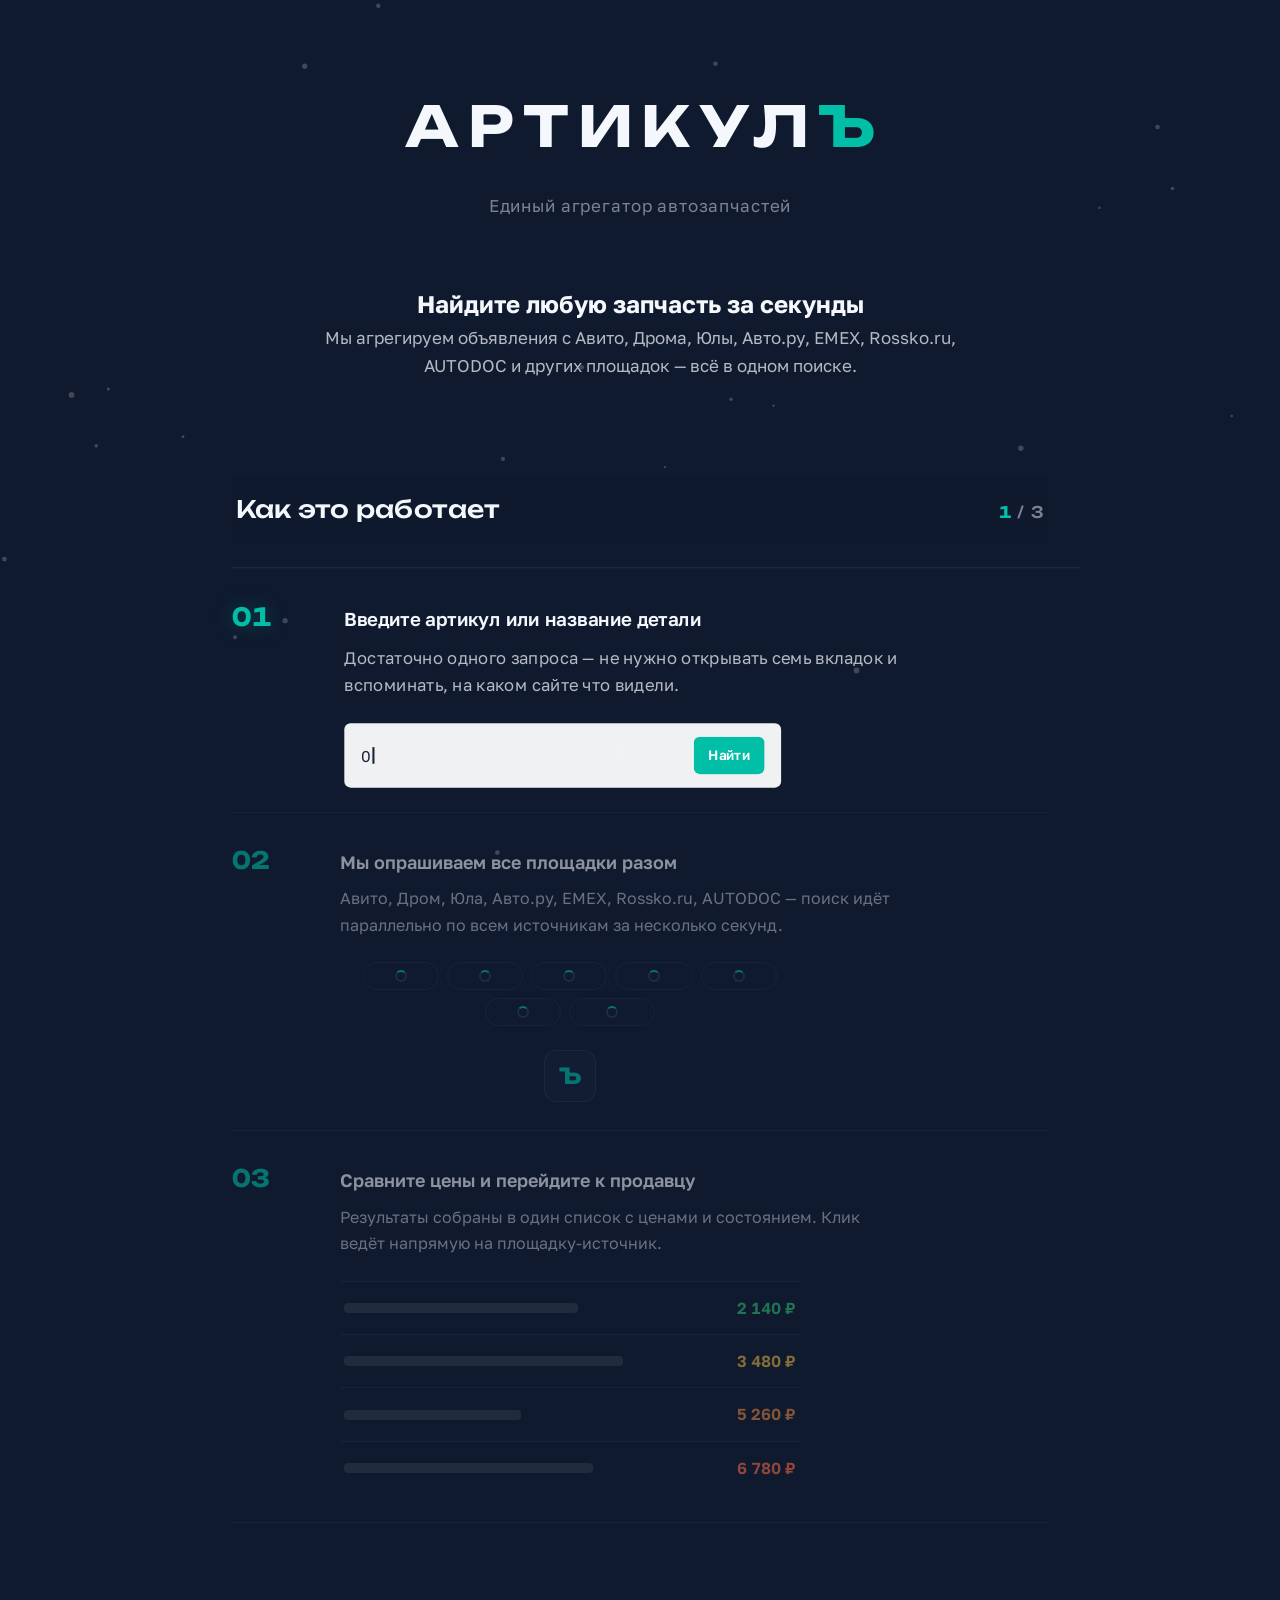
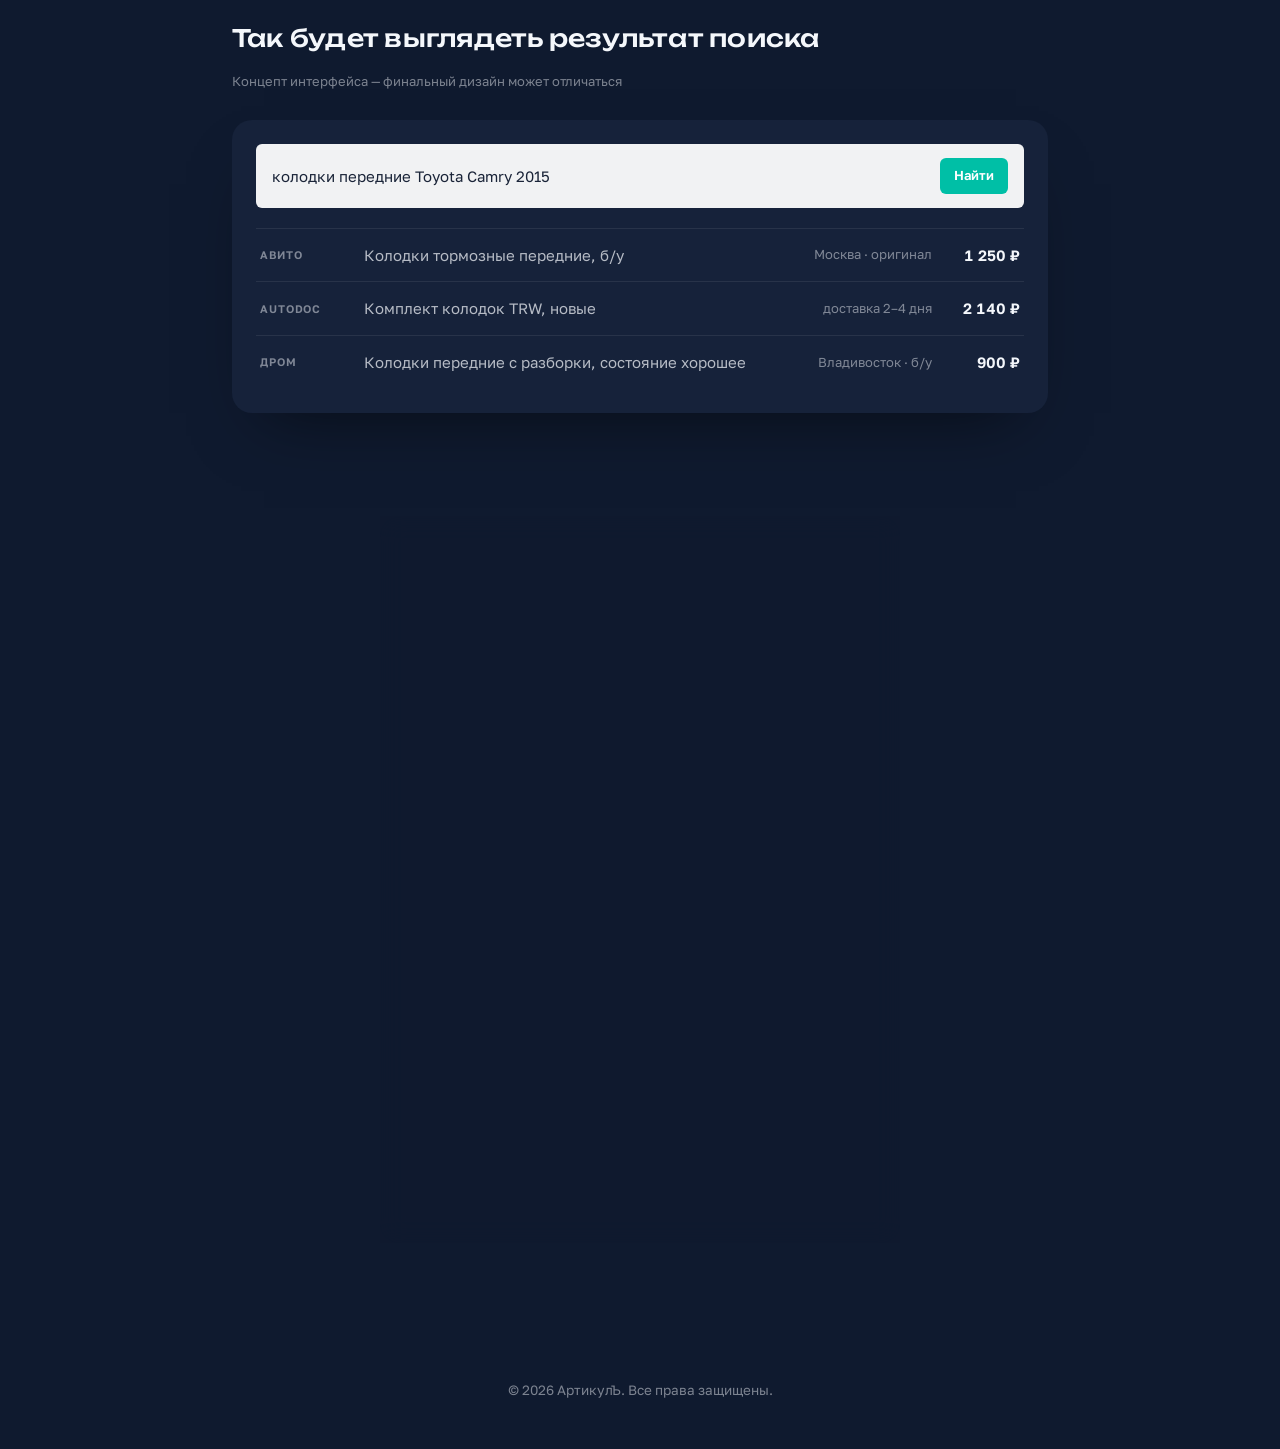
==== index.html @ e03d7221 "Update index.html" ====
<!DOCTYPE html>
<html lang="ru">
<head>
    <meta charset="UTF-8">
    <meta name="viewport" content="width=device-width, initial-scale=1.0">
    <title>АртикулЪ — единый поиск запчастей по всем площадкам</title>
    <meta name="theme-color" content="#0F1A2F">
    <link rel="icon" type="image/svg+xml" href="favicon.svg">
    <!-- После деплоя: подтвердить права в Яндекс.Вебмастере и добавить сюда
         мета-тег вида <meta name="yandex-verification" content="XXXX" /> -->
    <link rel="preconnect" href="https://fonts.googleapis.com">
    <link rel="preconnect" href="https://fonts.gstatic.com" crossorigin>
    <link href="https://fonts.googleapis.com/css2?family=Unbounded:wght@500;700&family=Golos+Text:wght@400;500;600&display=swap" rel="stylesheet">
    <link rel="stylesheet" href="css/style.css">
<meta name="description" content="Единый агрегатор автозапчастей для России: ищите детали одновременно на Авито, Дроме, Юле, Авто.ру, EMEX, Rossko.ru, AUTODOC и других площадках. Не тратьте время на поиск по отдельным сайтам.">
<meta name="keywords" content="запчасти, автозапчасти, поиск запчастей, артикул, Авито, Дром, Юла, Авто.ру, EMEX, Rossko, AUTODOC, агрегатор запчастей">
<meta name="author" content="АртикулЪ — агрегатор автозапчастей">
<link rel="canonical" href="https://no-name-code-bit.github.io/articul/">
<meta property="og:type" content="website">
<meta property="og:site_name" content="АртикулЪ">
<meta property="og:url" content="https://no-name-code-bit.github.io/articul/">
<meta property="og:title" content="АртикулЪ — единый поиск запчастей по всем площадкам">
<meta property="og:description" content="Ищите запчасти одновременно на Авито, Дроме, Юле, Авто.ру, EMEX, Rossko.ru, AUTODOC и других площадках. Экономьте время на поиске.">
<meta property="og:image" content="https://no-name-code-bit.github.io/articul/og-image.png">
<meta property="og:locale" content="ru_RU">
<meta property="twitter:card" content="summary_large_image">
<meta property="twitter:url" content="https://no-name-code-bit.github.io/articul/">
<meta property="twitter:title" content="АртикулЪ — единый поиск запчастей по всем площадкам">
<meta property="twitter:description" content="Ищите запчасти одновременно на Авито, Дроме, Юле, Авто.ру, EMEX, Rossko.ru, AUTODOC и других площадках.">
<script type="application/ld+json">
{
    "@context": "https://schema.org",
    "@graph": [
        {
            "@type": "Organization",
            "name": "АртикулЪ",
            "url": "https://no-name-code-bit.github.io/articul/",
            "logo": "https://no-name-code-bit.github.io/articul/favicon.svg",
            "description": "Единый агрегатор автозапчастей: поиск деталей по артикулу и OEM на Авито, Дроме, Юле, Авто.ру, EMEX, Rossko.ru, AUTODOC и других площадках."
        },
        {
            "@type": "WebSite",
            "name": "АртикулЪ",
            "alternateName": "Artikul",
            "url": "https://no-name-code-bit.github.io/articul/",
            "inLanguage": "ru-RU"
        }
    ]
}
</script>
</head>
<body>
    <canvas id="particle-canvas"></canvas>
    <header>
        <div class="brand">Артикул<span class="accent">Ъ</span></div>
        <p>Единый агрегатор автозапчастей</p>
    </header>
    <main>
        <section class="hero">
            <h1>Найдите любую запчасть за секунды</h1>
            <p>Мы агрегируем объявления с Авито, Дрома, Юлы, Авто.ру, EMEX, Rossko.ru, AUTODOC и других площадок — всё в одном поиске.</p>
        </section>
        <section class="how" aria-labelledby="how-title">
            <div class="how-sticky">
                <h2 id="how-title" class="section-title">Как это работает</h2>
                <p class="how-counter" aria-hidden="true"><span class="how-current">1</span><span class="how-total"> / 3</span></p>
            </div>
            <ol class="steps">
                <li class="step">
                    <span class="step-num" aria-hidden="true">01</span>
                    <div class="step-body">
                        <h3>Введите артикул или название детали</h3>
                        <p>Достаточно одного запроса — не нужно открывать семь вкладок и вспоминать, на каком сайте что видели.</p>
                        <div class="step-demo demo-typing" aria-hidden="true">
                            <div class="demo-input">
                                <span class="demo-type"><span class="demo-type-text">04465-33471</span><span class="demo-caret"></span></span>
                                <span class="demo-btn">Найти</span>
                            </div>
                        </div>
                    </div>
                </li>
                <li class="step">
                    <span class="step-num" aria-hidden="true">02</span>
                    <div class="step-body">
                        <h3>Мы опрашиваем все площадки разом</h3>
                        <p>Авито, Дром, Юла, Авто.ру, EMEX, Rossko.ru, AUTODOC — поиск идёт параллельно по всем источникам за несколько секунд.</p>
                        <div class="step-demo demo-aggregate" aria-hidden="true">
                            <div class="agg-chips">
                                <span class="agg-chip"><span class="agg-spin"></span><span class="agg-name">Авито</span></span>
                                <span class="agg-chip"><span class="agg-spin"></span><span class="agg-name">Дром</span></span>
                                <span class="agg-chip"><span class="agg-spin"></span><span class="agg-name">Юла</span></span>
                                <span class="agg-chip"><span class="agg-spin"></span><span class="agg-name">Авто.ру</span></span>
                                <span class="agg-chip"><span class="agg-spin"></span><span class="agg-name">EMEX</span></span>
                                <span class="agg-chip"><span class="agg-spin"></span><span class="agg-name">Rossko</span></span>
                                <span class="agg-chip"><span class="agg-spin"></span><span class="agg-name">AUTODOC</span></span>
                            </div>
                            <div class="agg-core-wrap"><span class="agg-core">Ъ</span></div>
                        </div>
                    </div>
                </li>
                <li class="step">
                    <span class="step-num" aria-hidden="true">03</span>
                    <div class="step-body">
                        <h3>Сравните цены и перейдите к продавцу</h3>
                        <p>Результаты собраны в один список с ценами и состоянием. Клик ведёт напрямую на площадку-источник.</p>
                        <div class="step-demo demo-results" aria-hidden="true">
                            <div class="res-row"><div class="res-line"><span class="res-name" style="--w:62%"></span><span class="res-price">2 140 ₽</span></div></div>
                            <div class="res-row"><div class="res-line"><span class="res-name" style="--w:74%"></span><span class="res-price">3 480 ₽</span></div></div>
                            <div class="res-row"><div class="res-line"><span class="res-name" style="--w:47%"></span><span class="res-price">5 260 ₽</span></div></div>
                            <div class="res-row"><div class="res-line"><span class="res-name" style="--w:66%"></span><span class="res-price">6 780 ₽</span></div></div>
                        </div>
                    </div>
                </li>
            </ol>
        </section>

        <section class="preview" aria-labelledby="preview-title">
            <h2 id="preview-title" class="section-title">Так будет выглядеть результат поиска</h2>
            <p class="preview-note">Концепт интерфейса — финальный дизайн может отличаться</p>
            <div class="mock" role="img" aria-label="Пример результата поиска: тормозные колодки с ценами от трёх площадок">
                <div class="mock-search">
                    <span class="mock-query">колодки передние Toyota Camry 2015</span>
                    <span class="mock-btn">Найти</span>
                </div>
                <ul class="mock-results">
                    <li class="mock-row">
                        <span class="mr-platform">Авито</span>
                        <span class="mr-name">Колодки тормозные передние, б/у</span>
                        <span class="mr-meta">Москва · оригинал</span>
                        <span class="mr-price">1 250 ₽</span>
                    </li>
                    <li class="mock-row">
                        <span class="mr-platform">AUTODOC</span>
                        <span class="mr-name">Комплект колодок TRW, новые</span>
                        <span class="mr-meta">доставка 2–4 дня</span>
                        <span class="mr-price">2 140 ₽</span>
                    </li>
                    <li class="mock-row">
                        <span class="mr-platform">Дром</span>
                        <span class="mr-name">Колодки передние с разборки, состояние хорошее</span>
                        <span class="mr-meta">Владивосток · б/у</span>
                        <span class="mr-price">900 ₽</span>
                    </li>
                </ul>
            </div>
        </section>

        <section class="signup-section" aria-labelledby="signup-title">
            <h2 id="signup-title">Узнайте о запуске АртикулЪ первым</h2>
            <p>Оставьте ваш email, и мы уведомим вас, когда поиск заработает</p>
            <form id="signup-form" action="https://docs.google.com/forms/d/e/1FAIpQLSfIaSua3S-8NocbjIoM9jbghfWIWfWxlEAT4WFjuVQyGa6fkg/formResponse" method="POST" target="hidden-iframe">
                <div class="form-group">
                    <label for="email">Ваш email</label>
                    <input type="email" id="email" name="entry.1261116785" placeholder="example@domain.com" required>
                </div>
                <div class="form-group">
                    <label for="name">Ваше имя (опционально)</label>
                    <input type="text" id="name" name="entry.1523608877" placeholder="Ivan Ivanov">
                </div>
                <div class="form-group consent-group">
                    <input type="checkbox" id="consent" name="consent" required>
                    <label for="consent">
                        Я даю согласие на обработку моих персональных данных (email, имя) оператором «АртикулЪ» для получения уведомлений о запуске проекта. Согласие действует до его отзыва. Я могу отписаться в люмомент через ссылку в письме или написав на mr9831312527@yandex.ru.
                    </label>
                </div>
                <button type="submit" class="btn-primary">
                    <span class="btn-label">Подписаться на обновления</span>
                    <span class="btn-spinner" aria-hidden="true"></span>
                    <svg class="btn-check" viewBox="0 0 24 24" aria-hidden="true"><path d="M4 12.5l5 5L20 6.5"/></svg>
                </button>
                <p class="privacy-note">
                    Мы не передадим ваш email третьим лицам. Используем только для уведомлений о запуске проекта.
                    Вы можете отписаться в любой момент.
                    <a href="privacy-policy.html" target="_blank" rel="noopener">Политика конфиденциальности</a>
                </p>
            </form>
            <iframe name="hidden-iframe" id="hidden-iframe" style="display:none;"></iframe>
            <div id="form-status" class="form-status" aria-live="polite"></div>
        </section>
    </main>
    <footer>
        <p>&copy; 2026 АртикулЪ. Все права защищены.</p>
    </footer>
    <script src="js/main.js"></script>
    <script src="js/particles.js"></script>
    <script src="js/demos.js"></script>
    
<!-- Yandex.Metrika counter -->
<script type="text/javascript">
    (function(m,e,t,r,i,k,a){
        m[i]=m[i]||function(){(m[i].a=m[i].a||[]).push(arguments)};
        m[i].l=1*new Date();
        for (var j = 0; j < document.scripts.length; j++) {if (document.scripts[j].src === r) { return; }}
        k=e.createElement(t),a=e.getElementsByTagName(t)[0],k.async=1,k.src=r,a.parentNode.insertBefore(k,a)
    })(window, document,'script','https://mc.yandex.ru/metrika/tag.js?id=112062672', 'ym');

    ym(112062672, 'init', {ssr:true, webvisor:true, clickmap:true, ecommerce:"dataLayer", referrer: document.referrer, url: location.href, accurateTrackBounce:true, trackLinks:true});
</script>
<noscript><div><img src="https://mc.yandex.ru/watch/112062672" style="position:absolute; left:-9999px;" alt="" /></div></noscript>
<!-- /Yandex.Metrika counter -->



<script async defer data-domain="no-name-code-bit.github.io" src="https://plausible.io/js/plausible.js"></script>
</body>
</html>
---- css/style.css ----
/* ============================================
   АртикулЪ — landing page styles
   ============================================ */

/* Design tokens */
:root {
    --bg: #0F1A2F;
    --bg-raised: #16223A;
    --bg-elevated: rgba(15, 26, 47, 0.6);
    --border-hairline: rgba(255, 255, 255, 0.08);
    --accent: #00BFA6;
    --accent-dim: rgba(0, 191, 166, 0.14);
    --accent-hover: #009988;
    --accent-active: #008070;
    --accent-glow: rgba(0, 191, 166, 0.3);
    --text: #F4F7FB;
    --text-secondary: rgba(244, 247, 251, 0.72);
    --text-muted: rgba(244, 247, 251, 0.48);
    --error: #FF6B4A;

    --font-body: 'Golos Text', -apple-system, 'Segoe UI', Roboto, sans-serif;
    --font-display: 'Unbounded', 'Golos Text', sans-serif;

    /* Радиусы: два осознанных значения вместо «одинаковых скруглений у всего» */
    --r-control: 6px;   /* поля, кнопки, строки — рабочие элементы */
    --r-panel: 20px;    /* крупные панели */
}

* {
    margin: 0;
    padding: 0;
    box-sizing: border-box;
}

html {
    scroll-behavior: smooth;
}

body {
    font-family: var(--font-body);
    line-height: 1.65;
    color: var(--text);
    background-color: var(--bg);
    overflow-x: hidden;
    min-height: 100vh;
    -webkit-font-smoothing: antialiased;
}

::selection {
    background-color: var(--accent);
    color: var(--bg);
}

:focus-visible {
    outline: 2px solid var(--accent);
    outline-offset: 3px;
    border-radius: var(--r-control);
}

/* Particle background */
#particle-canvas {
    position: fixed;
    inset: 0;
    width: 100%;
    height: 100%;
    z-index: -1;
    pointer-events: none;
}

/* Layout */
main {
    max-width: 880px;
    margin: 0 auto;
    padding: 0 2rem;
    position: relative;
    z-index: 1;
}

section {
    margin-bottom: 0;
}

/* Header */
header {
    text-align: center;
    padding: 5rem 1.5rem 4rem;
    position: relative;
    z-index: 1;
}

.brand {
    font-family: var(--font-display);
    font-size: clamp(1.8rem, 6vw, 3.5rem);
    font-weight: 700;
    letter-spacing: 0.16em;
    text-indent: 0.16em;
    text-transform: uppercase;
    color: var(--text);
}

.brand .accent {
    color: var(--accent);
}

header p {
    font-size: 1.0625rem;
    letter-spacing: 0.05em;
    color: var(--text-muted);
    margin-top: 1.25rem;
}

/* Hero — короткий, центрированный */
.hero {
    text-align: center;
    max-width: 640px;
    margin: 0 auto;
    padding-bottom: 6rem;
}

.hero h2 {
    font-family: var(--font-display);
    font-size: clamp(1.4rem, 3.4vw, 2rem);
    font-weight: 500;
    line-height: 1.35;
    margin-bottom: 1.25rem;
}

.hero p {
    font-size: 1.0625rem;
    color: var(--text-secondary);
}

/* Заголовки секций — по левому краю, с разной пластикой */
.section-title {
    font-family: var(--font-display);
    font-size: clamp(1.15rem, 2.6vw, 1.5rem);
    font-weight: 500;
    letter-spacing: 0.01em;
    margin-bottom: 2.5rem;
}

/* «Как это работает» — редакционная вёрстка вместо карточек.
   Заголовок со счётчиком прикрепляется сверху при скролле,
   активный шаг увеличивается (состояния ведёт js/demos.js). */
.how {
    padding-bottom: 6rem;
}

.how-sticky {
    position: sticky;
    top: 0;
    z-index: 2;
    display: flex;
    align-items: baseline;
    justify-content: space-between;
    gap: 1.5rem;
    padding: 0.875rem 0.25rem;
    margin-bottom: 1.75rem;
    background-color: rgba(15, 26, 47, 0.82);
    backdrop-filter: blur(10px);
    -webkit-backdrop-filter: blur(10px);
}

.how-sticky .section-title {
    margin-bottom: 0;
}

.how-counter {
    font-family: var(--font-display);
    font-size: 1rem;
    letter-spacing: 0.08em;
    white-space: nowrap;
    font-variant-numeric: tabular-nums;
}

.how-current {
    color: var(--accent);
    font-weight: 700;
}

.how-total {
    color: var(--text-muted);
    font-weight: 500;
}

.steps {
    list-style: none;
}

.step {
    display: grid;
    grid-template-columns: 5rem 1fr;
    gap: 1.75rem;
    align-items: baseline;
    padding: 1.75rem 0;
    border-top: 1px solid var(--border-hairline);
    transform-origin: left center;
}

/* активный шаг крупнее и ярче — только когда JS ведёт скролл */
.has-demos .step {
    transition: opacity 0.35s ease, transform 0.35s ease;
}

.has-demos .step:not(.is-active) {
    opacity: 0.55;
}

.has-demos .step.is-active {
    opacity: 1;
    transform: scale(1.04);
}

.has-demos .step.is-active .step-num {
    text-shadow: 0 0 18px var(--accent-glow);
}

.step:last-child {
    border-bottom: 1px solid var(--border-hairline);
}

.step-num {
    font-family: var(--font-display);
    font-size: 1.5rem;
    font-weight: 700;
    color: var(--accent);
    font-variant-numeric: tabular-nums;
}

.step-body h3 {
    font-size: 1.125rem;
    font-weight: 600;
    margin-bottom: 0.5rem;
}

.step-body p {
    color: var(--text-secondary);
    max-width: 56ch;
}

/* Концепт результата поиска */
.preview {
    padding-bottom: 6.5rem;
}

.preview-note {
    font-size: 0.8125rem;
    color: var(--text-muted);
    margin: -1.75rem 0 1.75rem;
}

.mock {
    background-color: var(--bg-raised);
    border-radius: var(--r-panel);
    padding: 1.5rem;
    box-shadow: 0 32px 64px -32px rgba(0, 0, 0, 0.55);
}

.mock-search {
    display: flex;
    align-items: center;
    gap: 1rem;
    background-color: rgba(255, 255, 255, 0.94);
    border-radius: var(--r-control);
    padding: 0.875rem 1rem;
    margin-bottom: 1.25rem;
}

.mock-query {
    flex: 1;
    color: #1A2438;
    font-size: 0.9375rem;
    white-space: nowrap;
    overflow: hidden;
    text-overflow: ellipsis;
}

.mock-btn,
.demo-btn {
    background-color: var(--accent);
    color: #FFFFFF;
    font-size: 0.8125rem;
    font-weight: 600;
    padding: 0.4375rem 0.875rem;
    border-radius: var(--r-control);
    flex-shrink: 0;
}

.mock-results {
    list-style: none;
}

.mock-row {
    display: grid;
    grid-template-columns: 5.5rem 1fr auto auto;
    gap: 1rem;
    align-items: center;
    padding: 0.875rem 0.25rem;
    border-top: 1px solid var(--border-hairline);
    font-size: 0.9375rem;
}

.mr-platform {
    font-size: 0.6875rem;
    font-weight: 600;
    letter-spacing: 0.08em;
    text-transform: uppercase;
    color: var(--text-muted);
}

.mr-name {
    color: var(--text-secondary);
    min-width: 0;
    white-space: nowrap;
    overflow: hidden;
    text-overflow: ellipsis;
}

.mr-meta {
    color: var(--text-muted);
    font-size: 0.8125rem;
}

.mr-price {
    font-weight: 600;
    font-variant-numeric: tabular-nums;
    color: var(--text);
    min-width: 4.5rem;
    text-align: right;
}

/* Демо в шагах «Как это работает».
   Скрытые стартовые состояния включаются классом .has-demos на <html>,
   который ставит demos.js — без JS или при prefers-reduced-motion
   страница показывает статичный кадр. */
.step-demo {
    margin-top: 1.5rem;
}

/* Шаг 1 — строка поиска с печатью запроса */
.demo-input {
    display: flex;
    align-items: center;
    gap: 1rem;
    max-width: 420px;
    background-color: rgba(255, 255, 255, 0.94);
    border-radius: var(--r-control);
    padding: 0.8125rem 1rem;
}

.demo-type {
    flex: 1;
    display: flex;
    align-items: center;
    color: #1A2438;
    font-size: 0.9375rem;
    white-space: nowrap;
    overflow: hidden;
}

.demo-caret {
    display: inline-block;
    width: 2px;
    height: 1.05em;
    margin-left: 2px;
    background-color: #1A2438;
    animation: caret-blink 1.1s steps(2, start) infinite;
}

@keyframes caret-blink {
    to { visibility: hidden; }
}

/* Шаг 2 — площадки «думают» кружками загрузки вразноброс, затем по одной
   улетают в наше лого. Каждое попадание усиливает лого: рост + перелив.
   Цель полёта считается в js/demos.js и приходит в --dx/--dy. */
.demo-aggregate {
    position: relative;
    max-width: 460px;
}

.agg-chips {
    display: flex;
    flex-wrap: wrap;
    justify-content: center;
    gap: 0.5rem;
}

.agg-chip {
    position: relative;
    display: flex;
    align-items: center;
    justify-content: center;
    min-width: 4.75rem;
    height: 1.75rem;
    padding: 0 0.6875rem;
    font-size: 0.6875rem;
    font-weight: 600;
    letter-spacing: 0.08em;
    text-transform: uppercase;
    color: var(--text-muted);
    border: 1px solid var(--border-hairline);
    border-radius: 999px;
    white-space: nowrap;
}

.agg-spin {
    display: none;
    position: absolute;
    left: 50%;
    top: 50%;
    width: 0.75rem;
    height: 0.75rem;
    margin: -0.375rem 0 0 -0.375rem;
    border-radius: 50%;
    border: 2px solid rgba(255, 255, 255, 0.14);
    border-top-color: var(--accent);
}

@keyframes agg-spin-rotate {
    from { transform: rotate(0deg); }
    to { transform: rotate(360deg); }
}

.agg-name {
    color: inherit;
}

/* рабочие состояния ставит js/demos.js */
.has-demos .demo-aggregate .agg-spin {
    display: block;
    opacity: 1;
    animation: agg-spin-rotate 0.7s linear infinite;
    transition: opacity 0.25s ease, transform 0.25s ease;
}

.has-demos .demo-aggregate .agg-name {
    opacity: 0;
    transition: opacity 0.3s ease 0.1s;
}

/* площадка ответила: спиннер гаснет, имя появляется */
.has-demos .demo-aggregate .agg-chip.is-loaded {
    color: var(--text-secondary);
    border-color: rgba(0, 191, 166, 0.4);
}

.has-demos .demo-aggregate .agg-chip.is-loaded .agg-spin {
    opacity: 0;
    animation: none;   /* иначе вращение перекрывает transform и схлопывания не видно */
    transform: scale(0.4);
}

.has-demos .demo-aggregate .agg-chip.is-loaded .agg-name {
    opacity: 1;
}

/* микро-анимации замеряют, пока шаг не активен (класс ставит js/demos.js) */
.has-demos .demo-aggregate:not(.is-running) .agg-spin {
    animation-play-state: paused;
}

.demo-typing:not(.is-running) .demo-caret {
    animation-play-state: paused;
}

/* полёт к нашему лого */
.has-demos .demo-aggregate .agg-chip.is-flying {
    transform: translate(var(--dx), var(--dy)) scale(0.1);
    opacity: 0;
    border-color: transparent;
    transition: transform 0.85s cubic-bezier(0.45, -0.05, 0.65, 0.35),
                opacity 0.7s ease,
                border-color 0.3s ease;
}

.has-demos .demo-aggregate .agg-chip.is-gone {
    visibility: hidden;
}

.agg-core-wrap {
    display: flex;
    justify-content: center;
    margin-top: 1.5rem;
}

.agg-core {
    position: relative;
    display: flex;
    align-items: center;
    justify-content: center;
    width: 52px;
    height: 52px;
    border-radius: 12px;
    background-color: var(--bg-raised);
    border: 1px solid var(--border-hairline);
    font-family: var(--font-display);
    font-weight: 700;
    font-size: 1.375rem;
    color: var(--accent);
    overflow: hidden;
    transform: scale(var(--s, 1));
    transition: transform 0.55s cubic-bezier(0.34, 1.56, 0.64, 1);
}

/* блик-перелив, разгоняется по краям при каждом попадании */
.agg-core::before {
    content: '';
    position: absolute;
    inset: 0;
    border-radius: 12px;
    background: linear-gradient(115deg, transparent 33%, rgba(255, 255, 255, 0.3) 50%, transparent 67%);
    transform: translateX(-170%);
}

/* «получение сил»: вспышка свечения + расходящаяся волна */
.has-demos .demo-aggregate .agg-core.is-power {
    animation: core-pulse 0.9s ease-out;
}

.has-demos .demo-aggregate .agg-core.is-power::before {
    animation: core-sheen 0.85s ease;
}

@keyframes core-pulse {
    0%, 100% { box-shadow: 0 0 0 0 rgba(0, 191, 166, 0); }
    35% { box-shadow: 0 0 26px var(--accent-glow), 0 0 0 7px rgba(0, 191, 166, 0.16); }
}

@keyframes core-sheen {
    from { transform: translateX(-170%); }
    to { transform: translateX(170%); }
}

/* Шаг 3 — результаты появляются сверху вниз и «дышат» */
.demo-results {
    max-width: 460px;
}

.res-row {
    padding: 0.8125rem 0.25rem;
    border-top: 1px solid var(--border-hairline);
}

.res-line {
    display: grid;
    grid-template-columns: 1fr auto;
    gap: 1rem;
    align-items: center;
    transform-origin: left center;
}

.res-name {
    display: block;
    height: 0.625em;
    min-height: 8px;
    width: var(--w, 60%);
    background-color: rgba(255, 255, 255, 0.14);
    border-radius: 4px;
}

.res-price {
    font-weight: 600;
    font-variant-numeric: tabular-nums;
}

/* цены от зелёного к красному — чем дешевле, тем зеленее */
.res-row:nth-child(1) .res-price { color: #2FBF71; }
.res-row:nth-child(2) .res-price { color: #E3B341; }
.res-row:nth-child(3) .res-price { color: #E8843C; }
.res-row:nth-child(4) .res-price { color: var(--error); }

.has-demos .demo-results .res-row {
    opacity: 0;
    transform: translateY(-10px);
}

.has-demos .demo-results.is-shown .res-row {
    opacity: 1;
    transform: translateY(0);
    transition: opacity 0.5s ease, transform 0.5s ease;
    transition-delay: calc(var(--i) * 0.38s);
}

.has-demos .demo-results.is-shown .res-line {
    animation: res-float 3.4s ease-in-out infinite;
    animation-delay: calc(var(--i) * 0.38s + 0.6s);
}

@keyframes res-float {
    0%, 100% { transform: scale(1); }
    50% { transform: scale(1.03); }
}

@media (max-width: 720px) {
    .how-counter {
        font-size: 0.875rem;
    }

    .has-demos .step.is-active {
        transform: scale(1.02);
    }

    .demo-input {
        max-width: 100%;
    }

    .agg-chip {
        font-size: 0.625rem;
        padding: 0.28rem 0.56rem;
    }

    .agg-core {
        width: 44px;
        height: 44px;
        font-size: 1.1875rem;
    }
}

/* Signup */
.signup-section {
    background-color: var(--bg-elevated);
    border-radius: var(--r-panel);
    border: 1px solid var(--border-hairline);
    padding: 3rem;
    max-width: 520px;
    margin: 0 auto 6rem;
    backdrop-filter: blur(12px);
    -webkit-backdrop-filter: blur(12px);
}

.signup-section h2 {
    font-family: var(--font-display);
    font-weight: 500;
    font-size: 1.1875rem;
    margin-bottom: 0.75rem;
}

.signup-section > p {
    color: var(--text-secondary);
    margin-bottom: 1.75rem;
}

/* Form */
.form-group {
    margin-bottom: 1.125rem;
}

.form-group label {
    display: block;
    margin-bottom: 0.375rem;
    font-weight: 500;
    font-size: 0.875rem;
    color: var(--text-secondary);
}

.consent-group {
    display: flex;
    align-items: flex-start;
    margin-top: 1rem;
    margin-bottom: 1rem;
}

.consent-group input[type=checkbox] {
    width: 1.5rem;
    height: 1.5rem;
    margin: 0;
    margin-top: 0.25rem;
    cursor: pointer;
    appearance: none;
    -webkit-appearance: none;
    border: 2px solid var(--border-hairline);
    border-radius: 4px;
    background-color: transparent;
    transition: border-color 0.2s ease, background-color 0.2s ease, box-shadow 0.2s ease;
}
.consent-group input[type=checkbox]:hover {
    border-color: var(--accent);
    background-color: rgba(0,191,166,0.08);
}
.consent-group input[type=checkbox]:checked {
    border-color: var(--accent);
    background-color: var(--accent);
    position: relative;
}
.consent-group input[type=checkbox]:checked::after {
    content: '';
    position: absolute;
    left: 35%;
    top: 20%;
    width: 0.35rem;
    height: 0.7rem;
    border: solid white;
    border-width: 0 3px 3px 0;
    transform: rotate(45deg);
}
.consent-group input[type=checkbox]:focus {
    outline: none;
    box-shadow: 0 0 0 3px rgba(0,191,166,0.2);
}

.consent-group label {
    flex: 1;
    margin-left: 0.75rem;
    font-size: 0.875rem;
    line-height: 1.4;
    color: var(--text-secondary);
}

.consent-group label a {
    color: var(--accent);
    text-decoration: underline;
    text-decoration-thickness: 1px;
    text-underline-offset: 2px;
}

.consent-group label a:hover {
    text-decoration: none;
}

.form-group input {
    width: 100%;
    padding: 0.8125rem 0.9375rem;
    background-color: rgba(255, 255, 255, 0.94);
    border: 1px solid transparent;
    border-radius: var(--r-control);
    font-family: inherit;
    font-size: 0.9375rem;
    color: #1A2438;
    transition: border-color 0.15s ease, box-shadow 0.15s ease;
}

.form-group input::placeholder {
    color: rgba(26, 36, 56, 0.42);
}

.form-group input:focus {
    outline: none;
    border-color: var(--accent);
    box-shadow: 0 0 0 3px rgba(0, 191, 166, 0.18);
}

.btn-primary {
    width: 100%;
    margin-top: 0.5rem;
    padding: 1.0625rem;
    background-color: var(--accent);
    color: #FFFFFF;
    border: none;
    border-radius: var(--r-control);
    font-family: inherit;
    font-size: 1.0625rem;
    font-weight: 600;
    letter-spacing: 0.02em;
    cursor: pointer;
    box-shadow: 0 6px 22px rgba(0, 191, 166, 0.35);
    transition: background-color 0.15s ease, box-shadow 0.2s ease, transform 0.15s ease;
}

.btn-primary:hover {
    background-color: var(--accent-hover);
    box-shadow: 0 8px 30px rgba(0, 191, 166, 0.5);
    transform: translateY(-1px);
}

.btn-primary:active {
    background-color: var(--accent-active);
    box-shadow: 0 3px 12px rgba(0, 191, 166, 0.3);
    transform: translateY(0);
}

.btn-primary:disabled {
    opacity: 0.6;
    cursor: wait;
    box-shadow: none;
    transform: none;
}

/* «дыхание» свечения в покое — только когда форма проявилась (js/main.js) */
.has-form-anim .signup-section.is-shown .btn-primary:not(:disabled) {
    animation: btn-breathe 2.8s ease-in-out infinite;
}

@keyframes btn-breathe {
    0%, 100% { box-shadow: 0 6px 22px rgba(0, 191, 166, 0.35); }
    50% { box-shadow: 0 6px 30px rgba(0, 191, 166, 0.55); }
}

/* спиннер внутри кнопки на время отправки */
.btn-spinner {
    display: none;
    width: 1em;
    height: 1em;
    margin-left: 0.6rem;
    vertical-align: -0.125em;
    border-radius: 50%;
    border: 2px solid rgba(255, 255, 255, 0.35);
    border-top-color: #FFFFFF;
}

.btn-primary.is-loading {
    pointer-events: none;
}

.btn-primary.is-loading .btn-spinner {
    display: inline-block;
    animation: btn-spin 0.7s linear infinite;
}

@keyframes btn-spin {
    from { transform: rotate(0deg); }
    to { transform: rotate(360deg); }
}

/* ошибка отправки: короткая вспышка красным ореолом */
.btn-primary.is-error {
    box-shadow: 0 6px 22px rgba(255, 107, 74, 0.4);
}

/* успех: галочка прорисовывается штрихом, кнопка остаётся яркой */
.btn-check {
    display: none;
    width: 1.25em;
    height: 1.25em;
    margin-left: 0.5rem;
    vertical-align: -0.3em;
    fill: none;
    stroke: #FFFFFF;
    stroke-width: 2.5;
    stroke-linecap: round;
    stroke-linejoin: round;
    stroke-dasharray: 26;
    stroke-dashoffset: 26;
}

.btn-primary.is-success,
.btn-primary.is-success:disabled {
    opacity: 1;
    cursor: default;
    background-color: var(--accent);
    box-shadow: 0 6px 24px rgba(0, 191, 166, 0.45);
}

.btn-primary.is-success .btn-check {
    display: inline-block;
    animation: btn-check-draw 0.45s ease forwards 0.1s;
}

@keyframes btn-check-draw {
    to { stroke-dashoffset: 0; }
}

/* Status messages */
@keyframes status-in {
    from { opacity: 0; transform: translateY(-4px); }
    to   { opacity: 1; transform: translateY(0); }
}

@keyframes shake {
    0%, 100% { transform: translateX(0); }
    20% { transform: translateX(-6px); }
    40% { transform: translateX(6px); }
    60% { transform: translateX(-4px); }
    80% { transform: translateX(4px); }
}

.form-status {
    margin-top: 1.125rem;
    padding: 0.8125rem 1rem;
    border-radius: var(--r-control);
    font-size: 0.9063rem;
    display: none;
    animation: status-in 0.25s ease;
}

.form-status.success {
    background-color: rgba(0, 191, 166, 0.1);
    color: var(--accent);
    border: 1px solid rgba(0, 191, 166, 0.28);
}

.form-status.error {
    background-color: rgba(255, 107, 74, 0.09);
    color: var(--error);
    border: 1px solid rgba(255, 107, 74, 0.28);
}

.privacy-note {
    font-size: 0.7813rem;
    color: var(--text-muted);
    margin-top: 1.375rem;
}

/* Появление формы при скролле — класс ставит js/main.js.
   Карточка всплывает целиком, затем каскадно проявляются заголовок,
   подзаголовок и сама форма; короткая вспышка бирюзового ореола. */
.has-form-anim .signup-section {
    opacity: 0;
    transform: translateY(24px);
    transition: opacity 0.7s ease, transform 0.7s ease;
}

.has-form-anim .signup-section > * {
    opacity: 0;
    transform: translateY(14px);
}

.has-form-anim .signup-section.is-shown {
    opacity: 1;
    transform: translateY(0);
    animation: signup-glow 1.2s ease-out 0.3s;
}

.has-form-anim .signup-section.is-shown > * {
    opacity: 1;
    transform: translateY(0);
    transition: opacity 0.55s ease, transform 0.55s ease;
}

.has-form-anim .signup-section.is-shown > :nth-child(1) { transition-delay: 0.1s; }
.has-form-anim .signup-section.is-shown > :nth-child(2) { transition-delay: 0.25s; }
.has-form-anim .signup-section.is-shown > :nth-child(3) { transition-delay: 0.4s; }

@keyframes signup-glow {
    0%, 100% { box-shadow: 0 0 0 0 rgba(0, 191, 166, 0); }
    35% { box-shadow: 0 0 42px var(--accent-glow); }
}

/* Footer */
footer {
    text-align: center;
    padding: 2.5rem 1.5rem 3rem;
    font-size: 0.8438rem;
    color: var(--text-muted);
    position: relative;
    z-index: 1;
}

/* Responsive */
@media (max-width: 720px) {
    header {
        padding: 3.5rem 1rem 3rem;
    }

    main {
        padding: 0 1.25rem;
    }

    .hero {
        padding-bottom: 4rem;
    }

    .how,
    .preview {
        padding-bottom: 4rem;
    }

    .step {
        grid-template-columns: 1fr;
        gap: 0.5rem;
        padding: 1.375rem 0;
    }

    .mock-row {
        grid-template-columns: 1fr auto;
        row-gap: 0.25rem;
    }

    .mr-name {
        grid-column: 1 / -1;
        order: -1;
        white-space: normal;
    }

    .mr-meta {
        display: none;
    }

    .signup-section {
        padding: 2.25rem 1.5rem;
        margin-bottom: 4rem;
    }
}

@media (prefers-reduced-motion: reduce) {
    html { scroll-behavior: auto; }

    *,
    *::before,
    *::after {
        animation-duration: 0.01ms !important;
        animation-iteration-count: 1 !important;
        transition-duration: 0.01ms !important;
    }
}
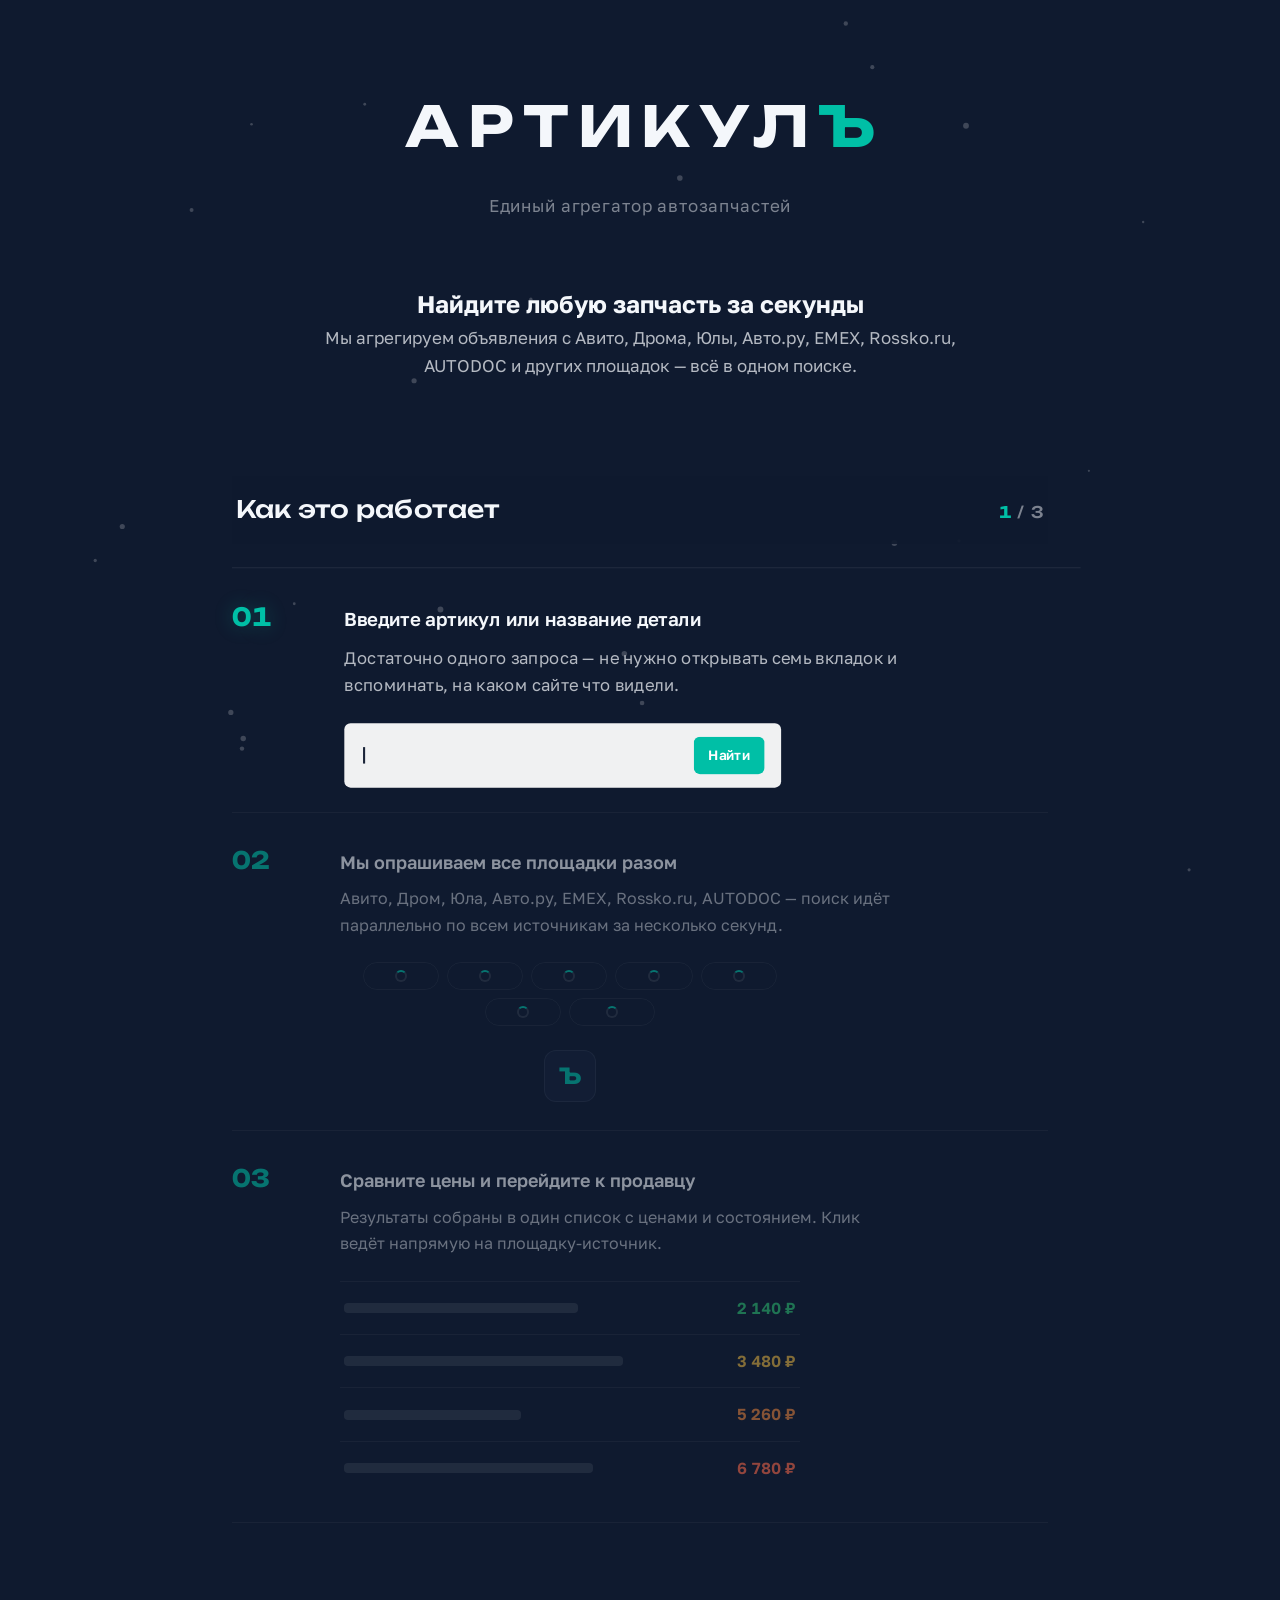
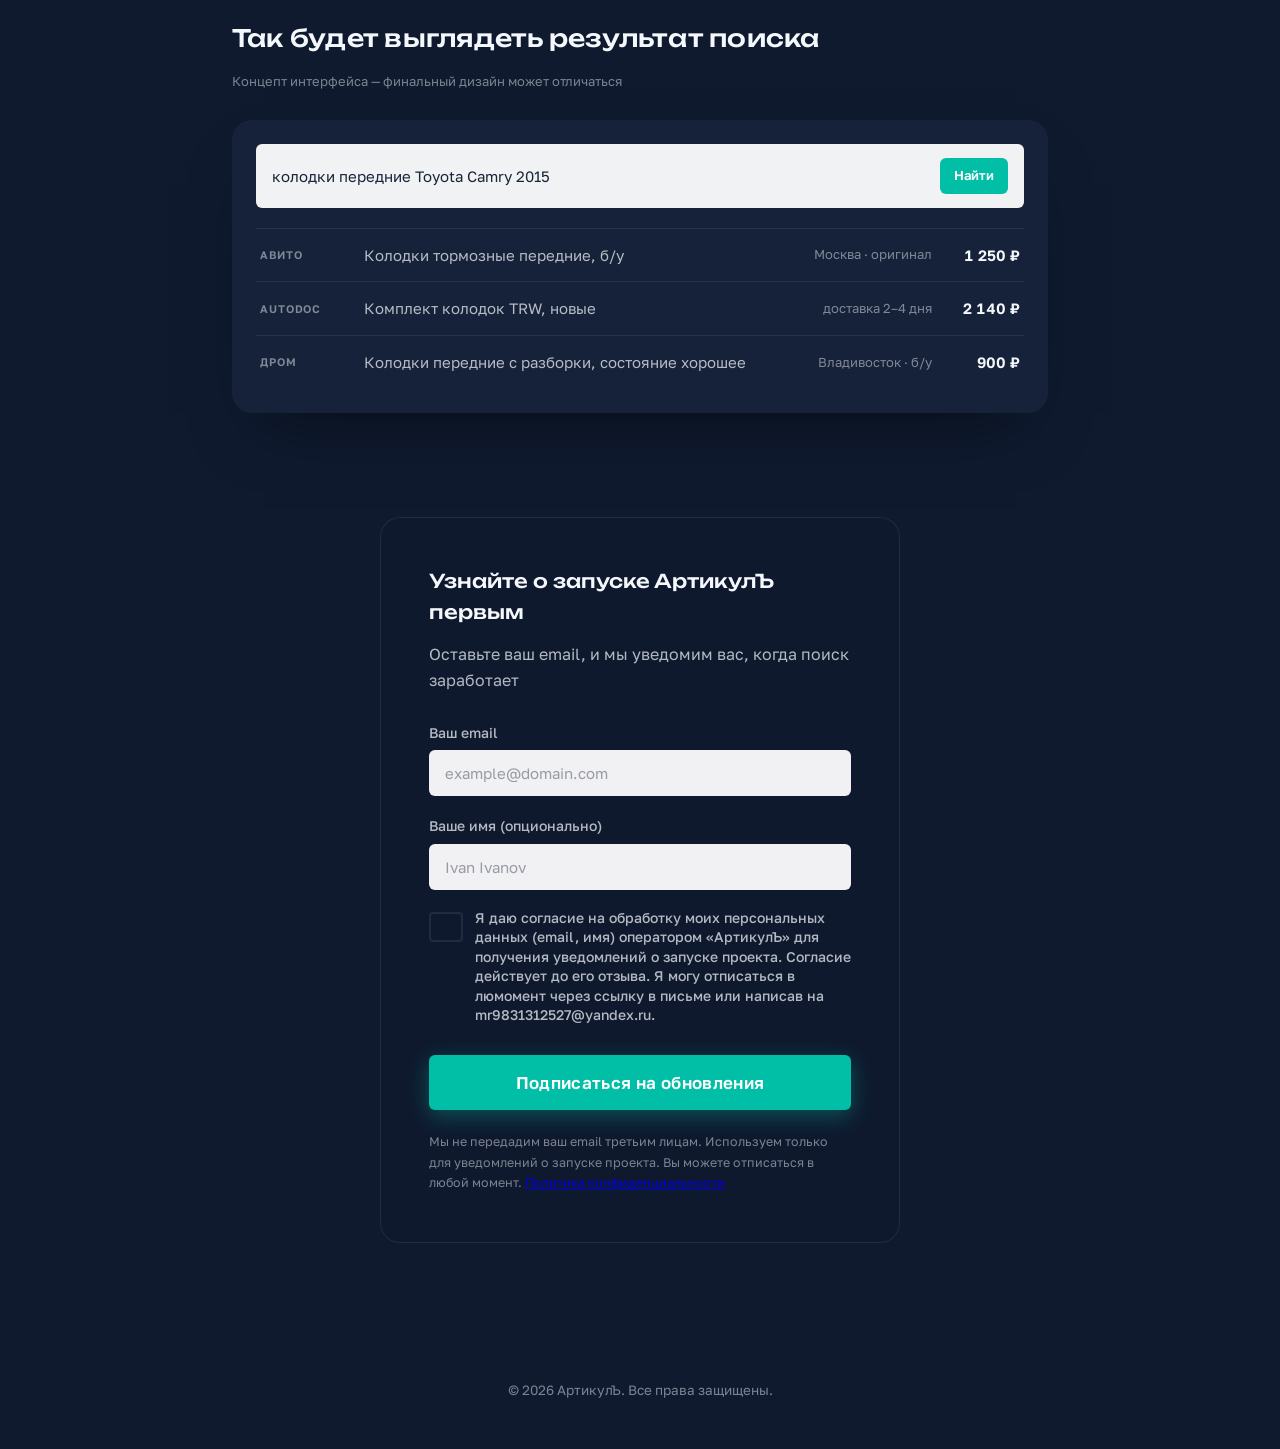
==== commit 55a8b5e7: "Update index.html" ====
--- a/index.html
+++ b/index.html
@@ -15,16 +15,16 @@
 <meta name="description" content="Единый агрегатор автозапчастей для России: ищите детали одновременно на Авито, Дроме, Юле, Авто.ру, EMEX, Rossko.ru, AUTODOC и других площадках. Не тратьте время на поиск по отдельным сайтам.">
 <meta name="keywords" content="запчасти, автозапчасти, поиск запчастей, артикул, Авито, Дром, Юла, Авто.ру, EMEX, Rossko, AUTODOC, агрегатор запчастей">
 <meta name="author" content="АртикулЪ — агрегатор автозапчастей">
-<link rel="canonical" href="https://no-name-code-bit.github.io/articul/">
+<link rel="canonical" href="https://articull.netlify.app/">
 <meta property="og:type" content="website">
 <meta property="og:site_name" content="АртикулЪ">
-<meta property="og:url" content="https://no-name-code-bit.github.io/articul/">
+<meta property="og:url" content="https://articull.netlify.app/">
 <meta property="og:title" content="АртикулЪ — единый поиск запчастей по всем площадкам">
 <meta property="og:description" content="Ищите запчасти одновременно на Авито, Дроме, Юле, Авто.ру, EMEX, Rossko.ru, AUTODOC и других площадках. Экономьте время на поиске.">
-<meta property="og:image" content="https://no-name-code-bit.github.io/articul/og-image.png">
+<meta property="og:image" content="https://articull.netlify.app/og-image.png">
 <meta property="og:locale" content="ru_RU">
 <meta property="twitter:card" content="summary_large_image">
-<meta property="twitter:url" content="https://no-name-code-bit.github.io/articul/">
+<meta property="twitter:url" content="https://articull.netlify.app/">
 <meta property="twitter:title" content="АртикулЪ — единый поиск запчастей по всем площадкам">
 <meta property="twitter:description" content="Ищите запчасти одновременно на Авито, Дроме, Юле, Авто.ру, EMEX, Rossko.ru, AUTODOC и других площадках.">
 <script type="application/ld+json">
@@ -34,15 +34,15 @@
         {
             "@type": "Organization",
             "name": "АртикулЪ",
-            "url": "https://no-name-code-bit.github.io/articul/",
-            "logo": "https://no-name-code-bit.github.io/articul/favicon.svg",
+            "url": "https://articull.netlify.app/",
+            "logo": "https://articull.netlify.app/favicon.svg",
             "description": "Единый агрегатор автозапчастей: поиск деталей по артикулу и OEM на Авито, Дроме, Юле, Авто.ру, EMEX, Rossko.ru, AUTODOC и других площадках."
         },
         {
             "@type": "WebSite",
             "name": "АртикулЪ",
             "alternateName": "Artikul",
-            "url": "https://no-name-code-bit.github.io/articul/",
+            "url": "https://articull.netlify.app/",
             "inLanguage": "ru-RU"
         }
     ]
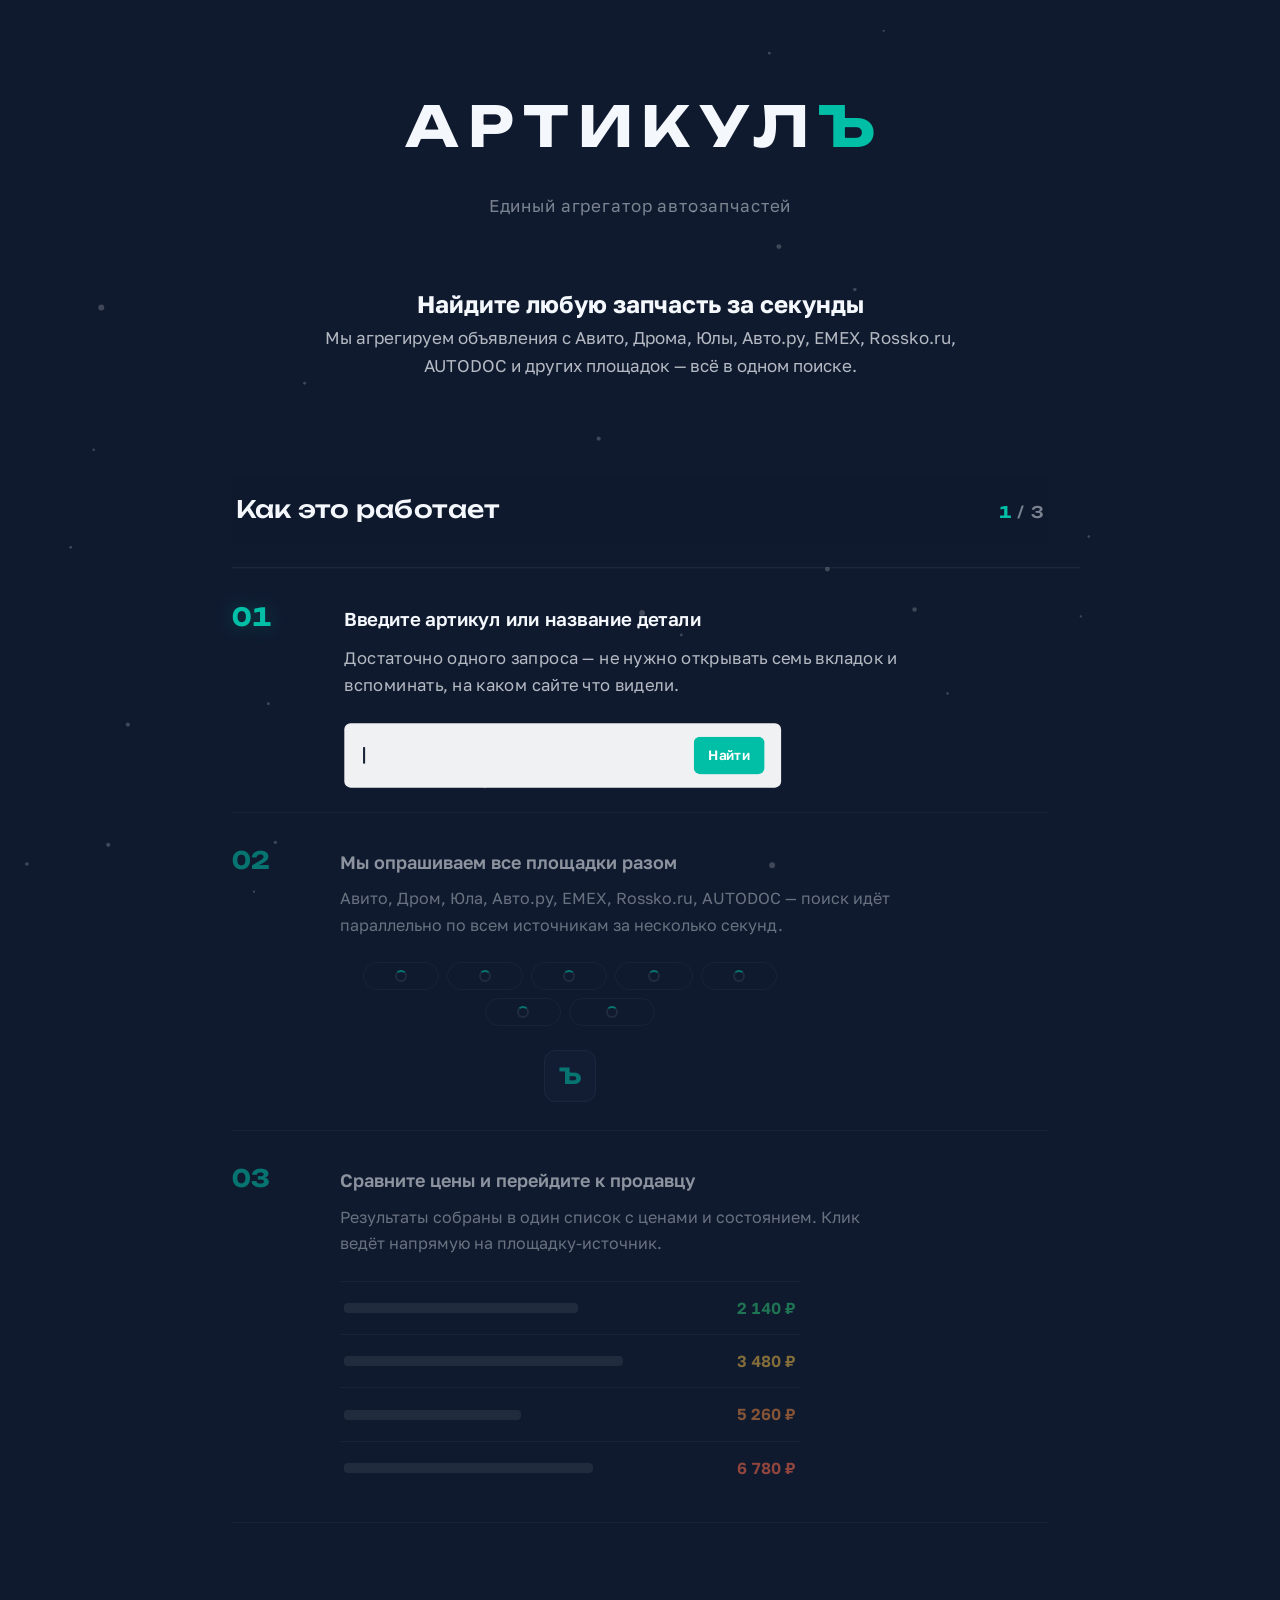
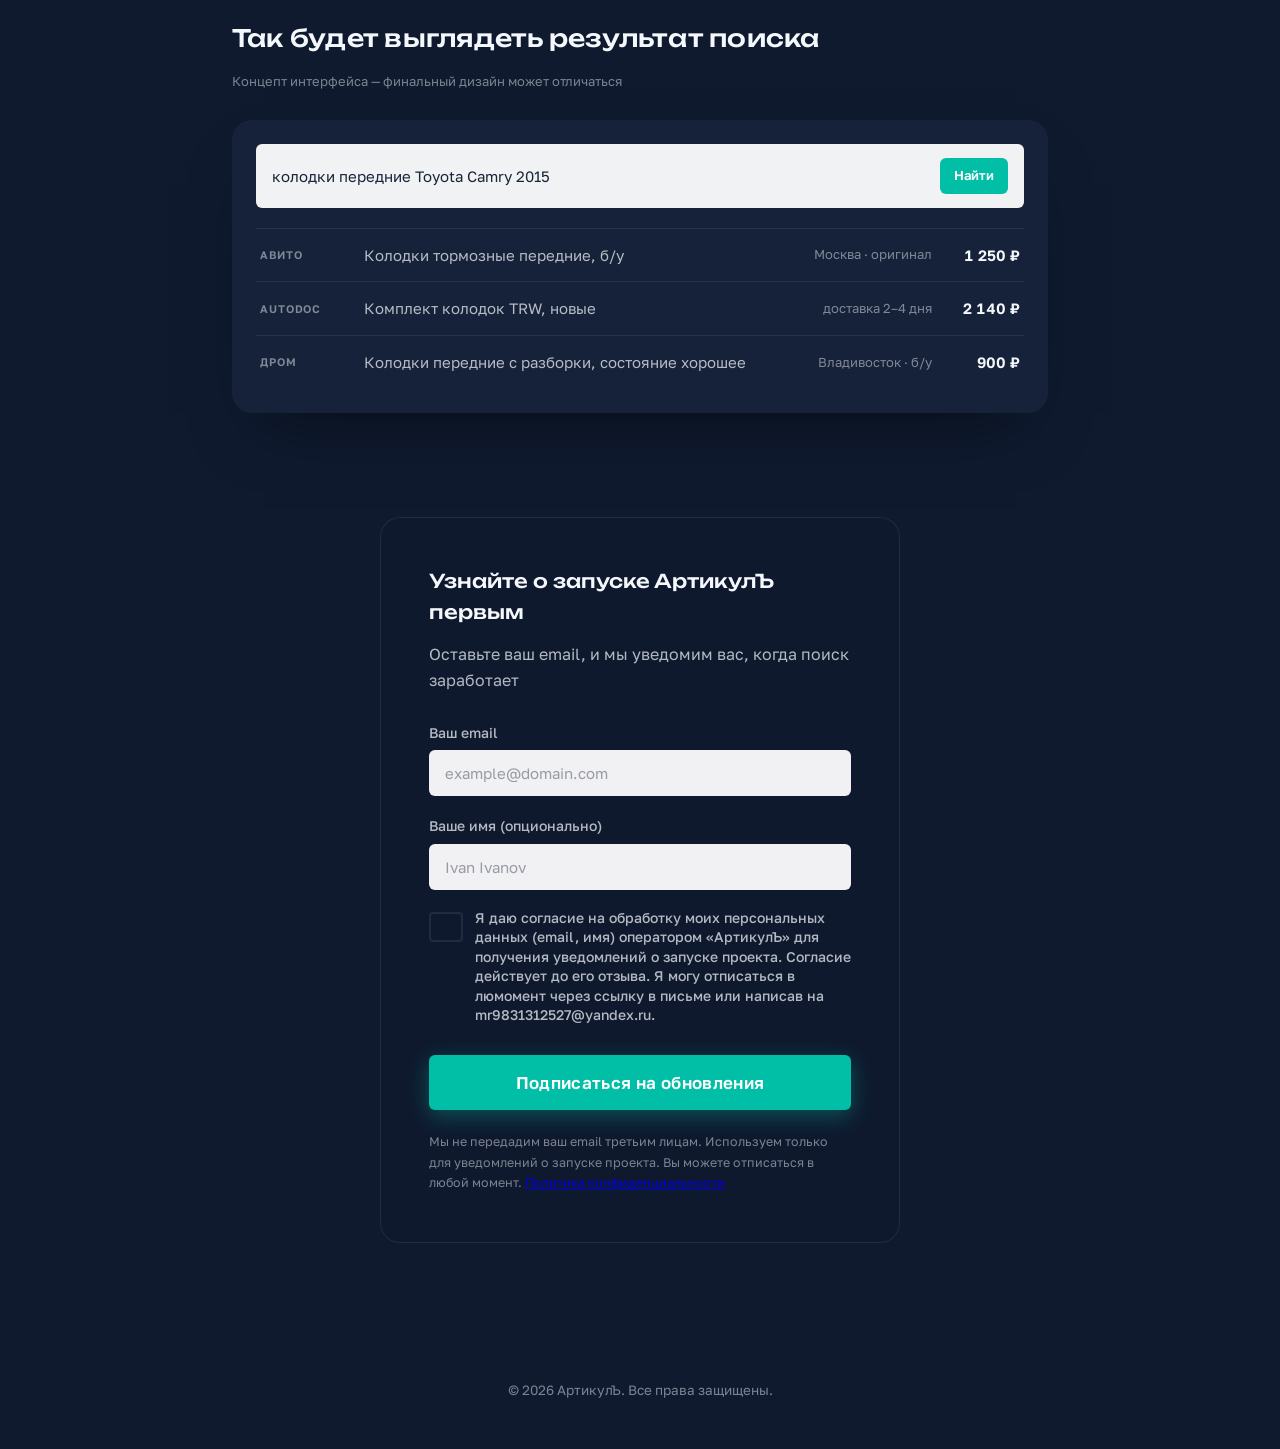
==== commit 2c5f977c: "Update index.html" ====
--- a/index.html
+++ b/index.html
@@ -6,8 +6,7 @@
     <title>АртикулЪ — единый поиск запчастей по всем площадкам</title>
     <meta name="theme-color" content="#0F1A2F">
     <link rel="icon" type="image/svg+xml" href="favicon.svg">
-    <!-- После деплоя: подтвердить права в Яндекс.Вебмастере и добавить сюда
-         мета-тег вида <meta name="yandex-verification" content="XXXX" /> -->
+    <meta name="yandex-verification" content="55d36b0fdd92e6a2" />
     <link rel="preconnect" href="https://fonts.googleapis.com">
     <link rel="preconnect" href="https://fonts.gstatic.com" crossorigin>
     <link href="https://fonts.googleapis.com/css2?family=Unbounded:wght@500;700&family=Golos+Text:wght@400;500;600&display=swap" rel="stylesheet">
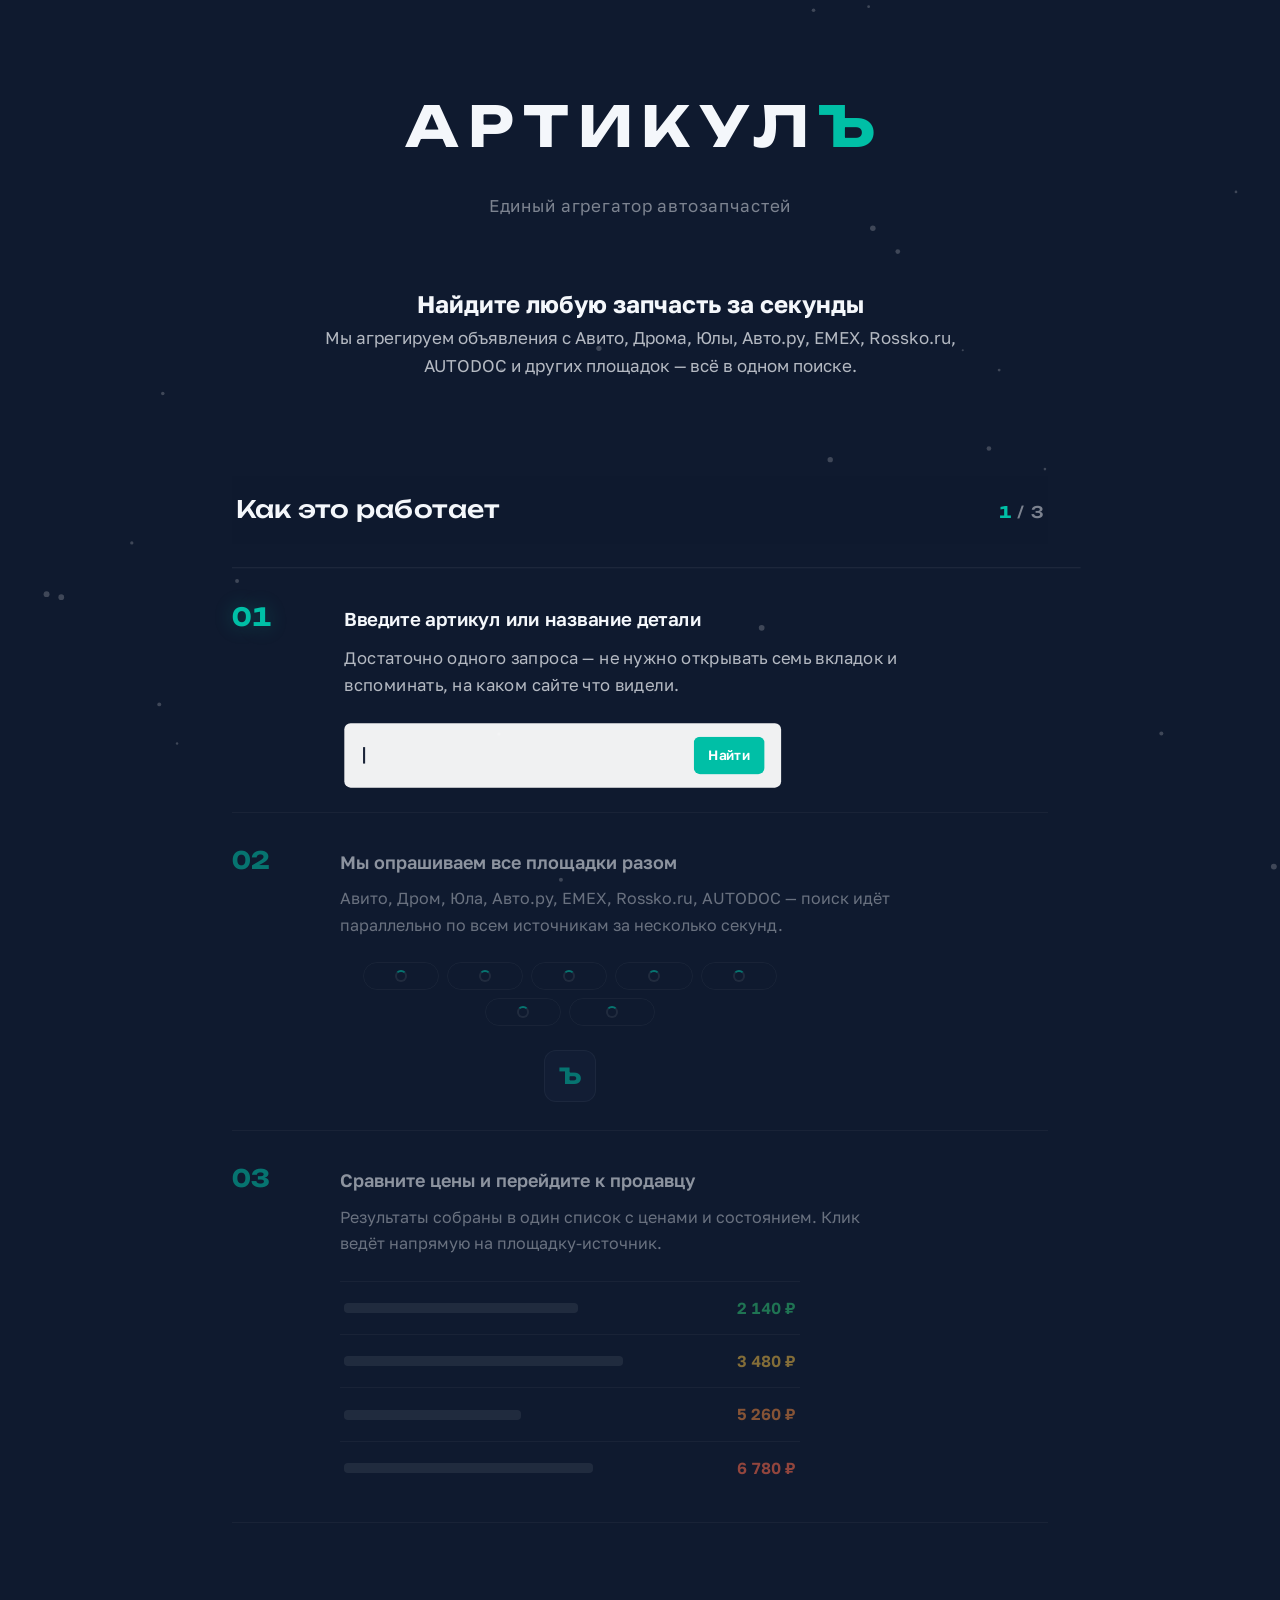
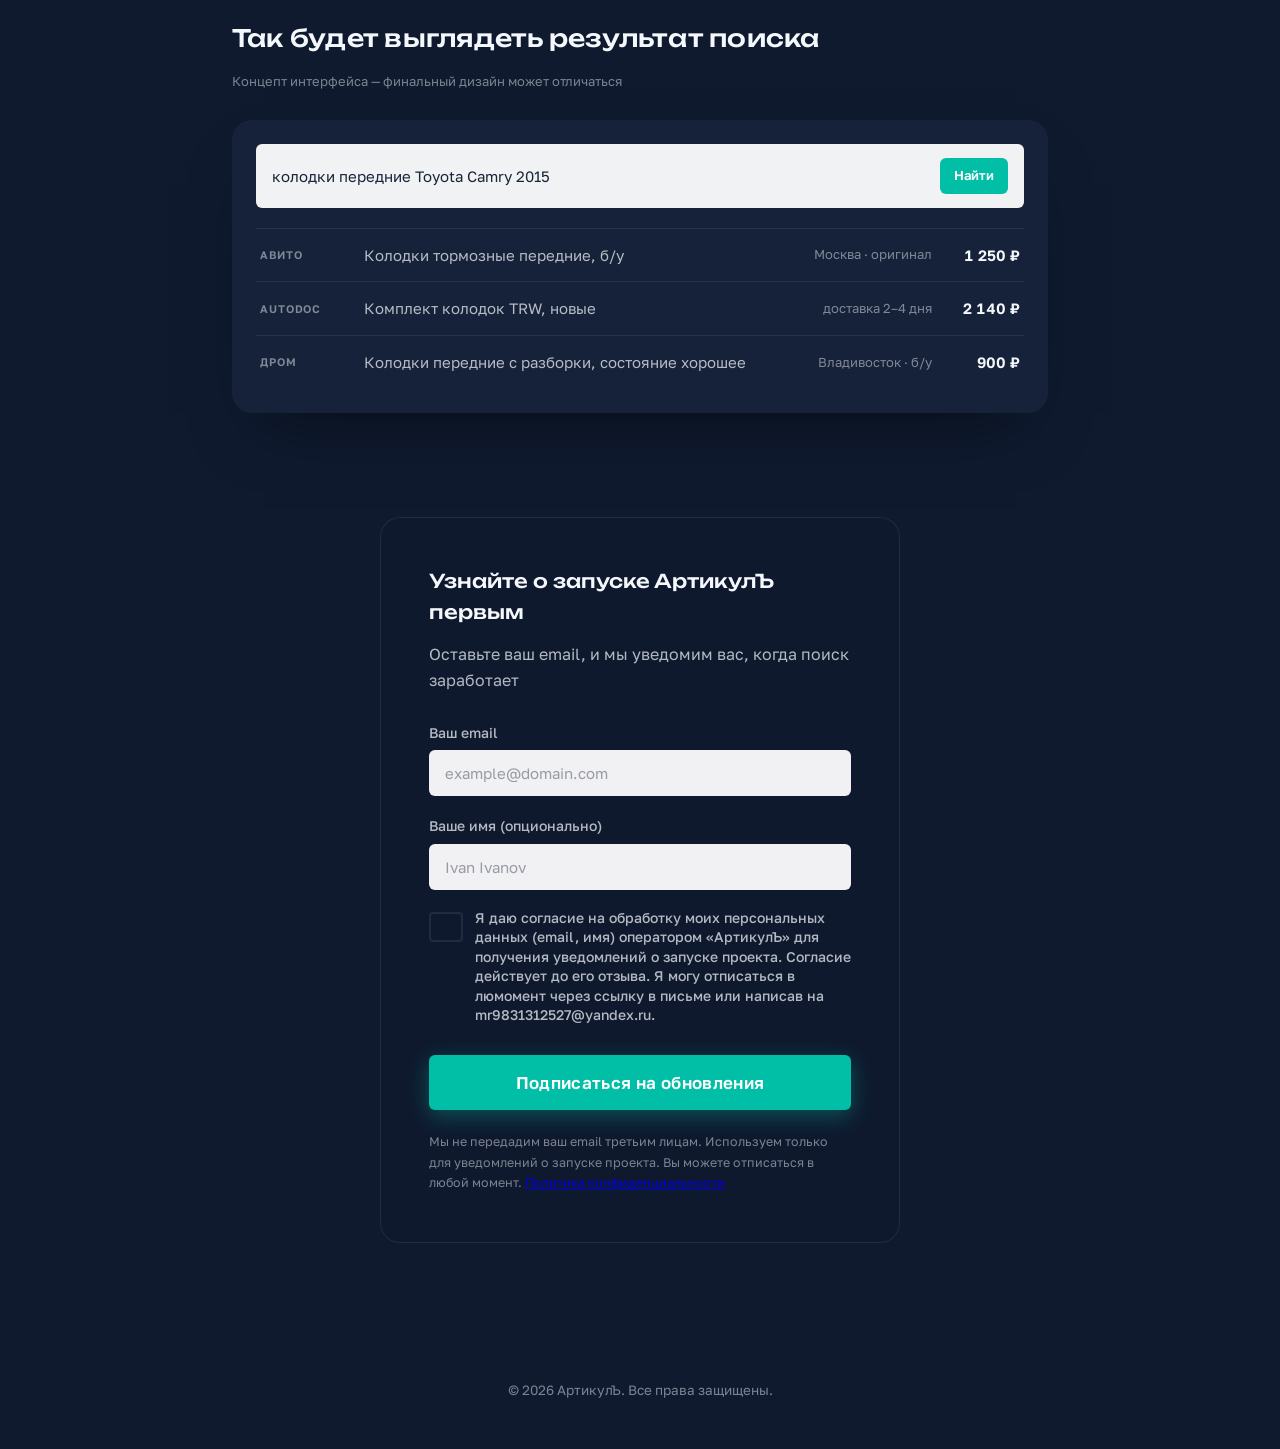
==== commit 05291029: "Update index.html" ====
--- a/index.html
+++ b/index.html
@@ -191,11 +191,11 @@
         m[i].l=1*new Date();
         for (var j = 0; j < document.scripts.length; j++) {if (document.scripts[j].src === r) { return; }}
         k=e.createElement(t),a=e.getElementsByTagName(t)[0],k.async=1,k.src=r,a.parentNode.insertBefore(k,a)
-    })(window, document,'script','https://mc.yandex.ru/metrika/tag.js?id=112062672', 'ym');
-
-    ym(112062672, 'init', {ssr:true, webvisor:true, clickmap:true, ecommerce:"dataLayer", referrer: document.referrer, url: location.href, accurateTrackBounce:true, trackLinks:true});
+    })(window, document,'script','https://mc.yandex.ru/metrika/tag.js?id=112117270', 'ym');
+
+    ym(112117270, 'init', {ssr:true, webvisor:true, clickmap:true, ecommerce:"dataLayer", referrer: document.referrer, url: location.href, accurateTrackBounce:true, trackLinks:true});
 </script>
-<noscript><div><img src="https://mc.yandex.ru/watch/112062672" style="position:absolute; left:-9999px;" alt="" /></div></noscript>
+<noscript><div><img src="https://mc.yandex.ru/watch/112117270" style="position:absolute; left:-9999px;" alt="" /></div></noscript>
 <!-- /Yandex.Metrika counter -->
 
 
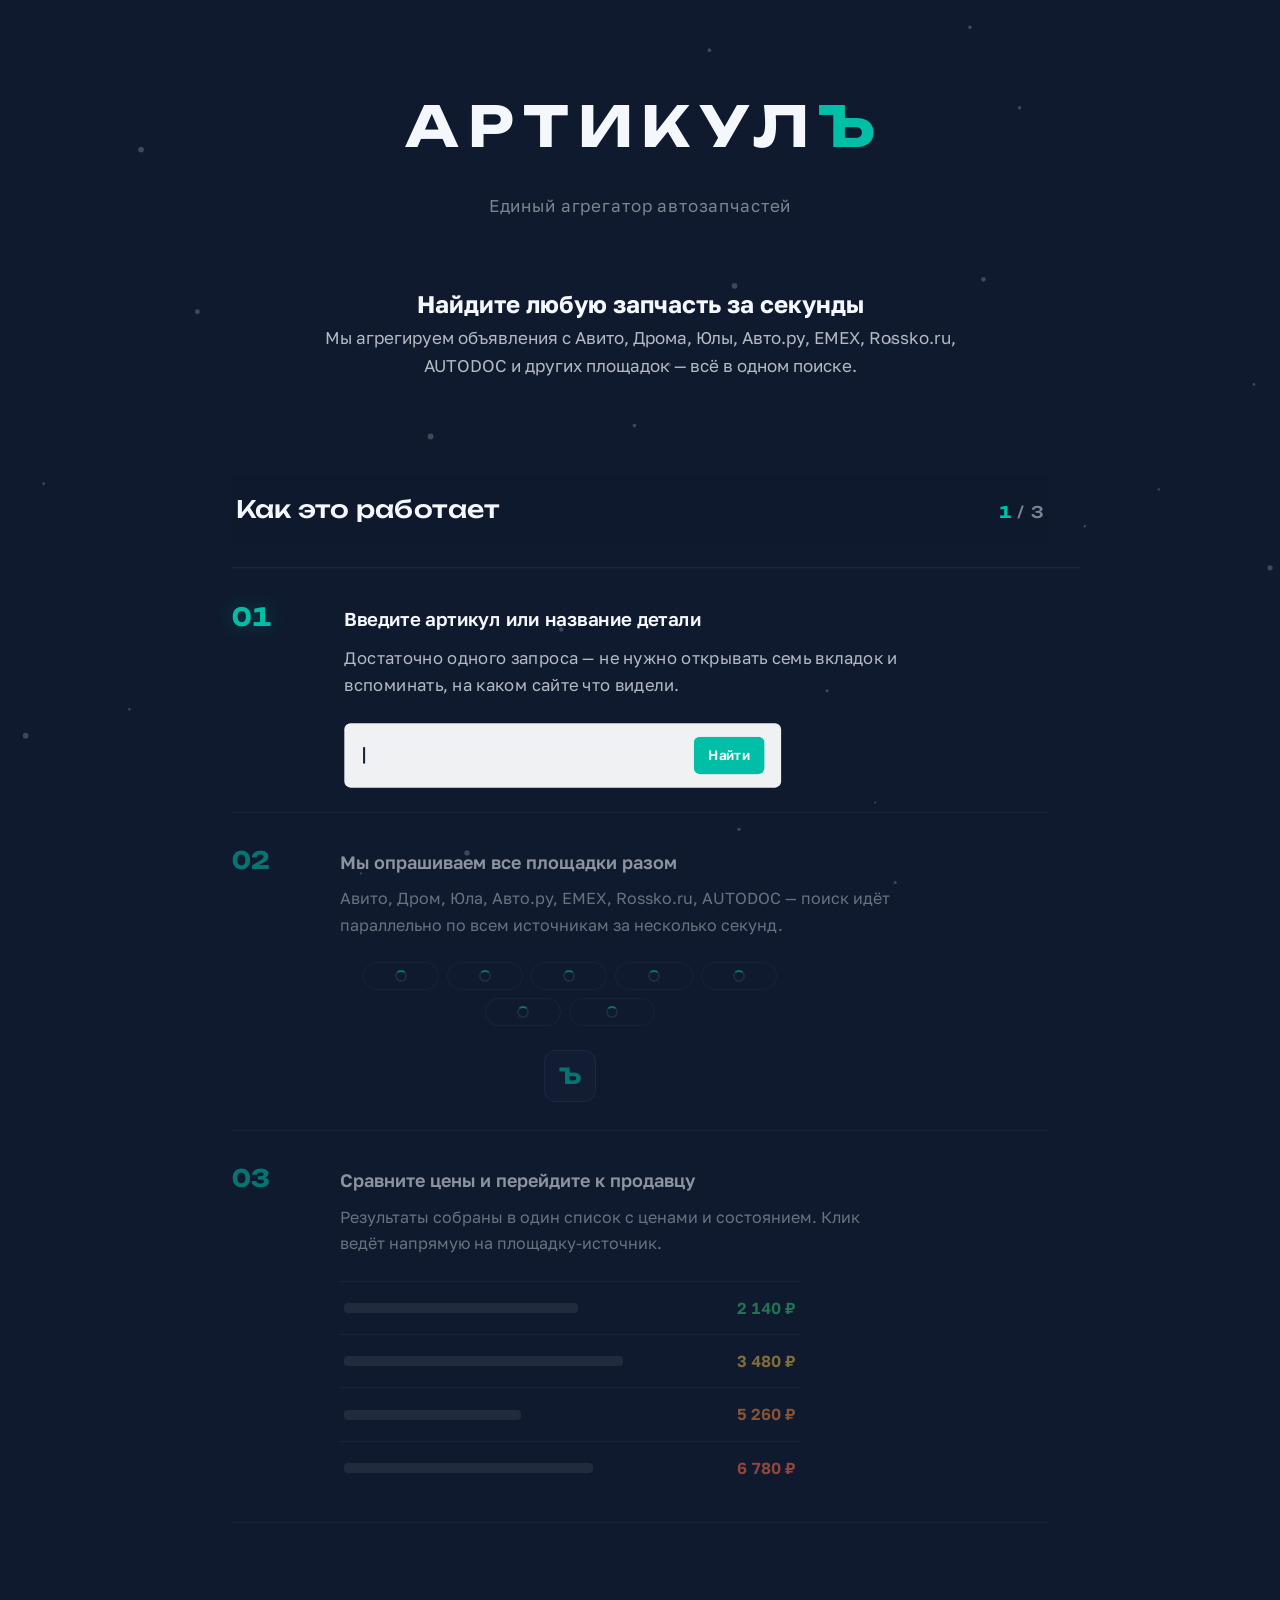
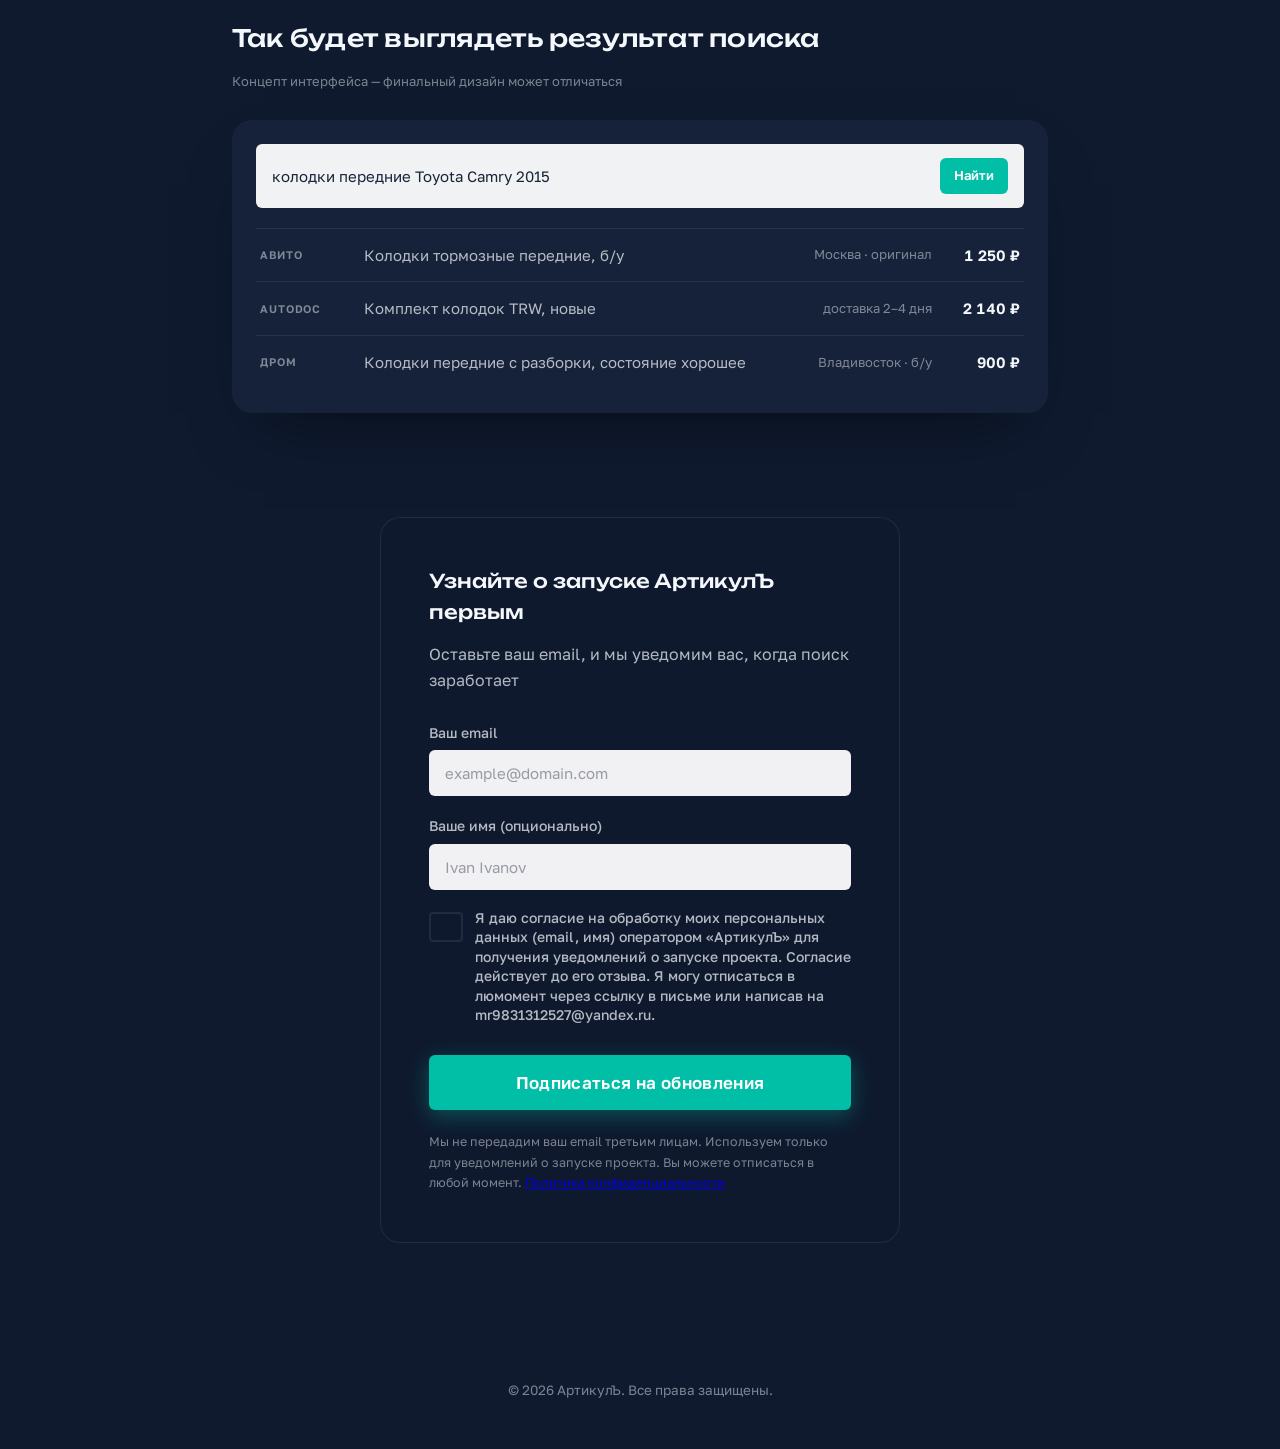
==== commit 88b5d3b7: "Update index.html" ====
--- a/index.html
+++ b/index.html
@@ -5,7 +5,7 @@
     <meta name="viewport" content="width=device-width, initial-scale=1.0">
     <title>АртикулЪ — единый поиск запчастей по всем площадкам</title>
     <meta name="theme-color" content="#0F1A2F">
-    <link rel="icon" type="image/svg+xml" href="favicon.svg">
+    <link rel="icon" href="http://articull.netlify.app/favicon.ico" type="image/x-icon">
     <meta name="yandex-verification" content="55d36b0fdd92e6a2" />
     <link rel="preconnect" href="https://fonts.googleapis.com">
     <link rel="preconnect" href="https://fonts.gstatic.com" crossorigin>
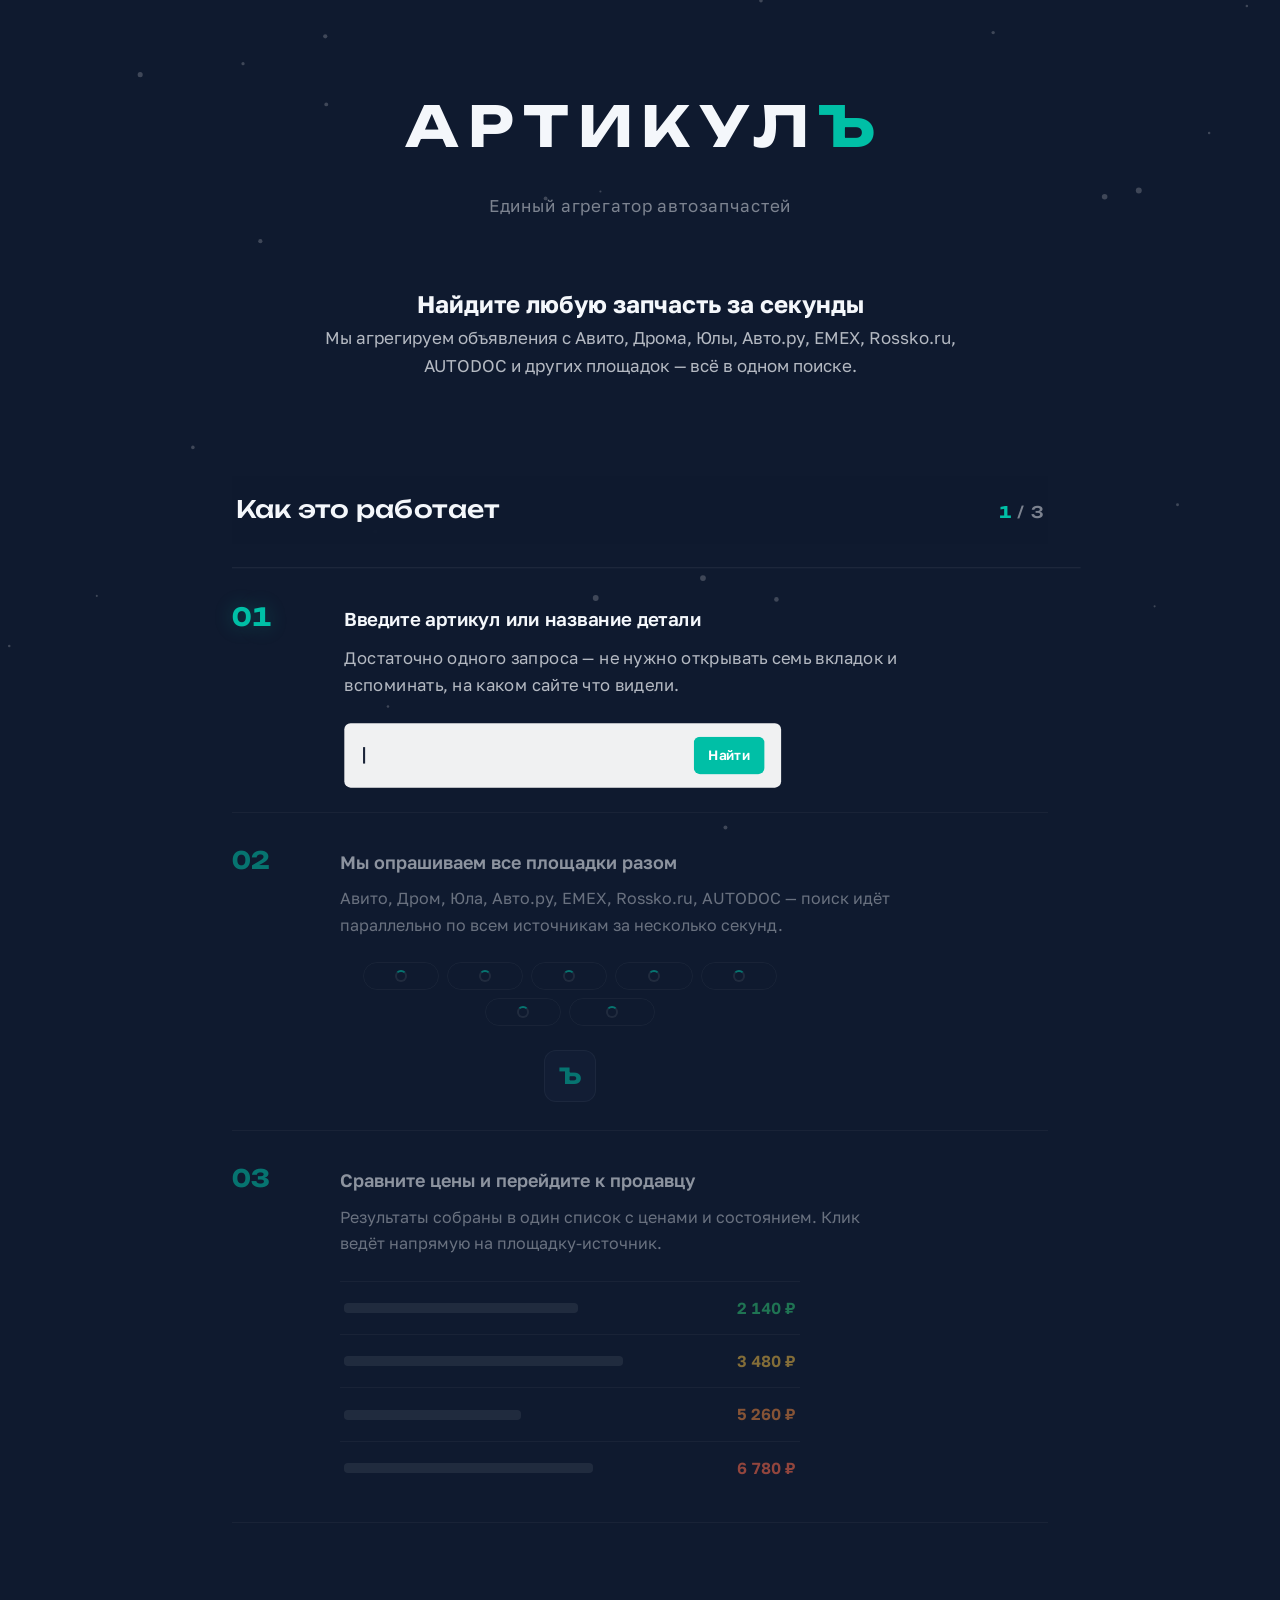
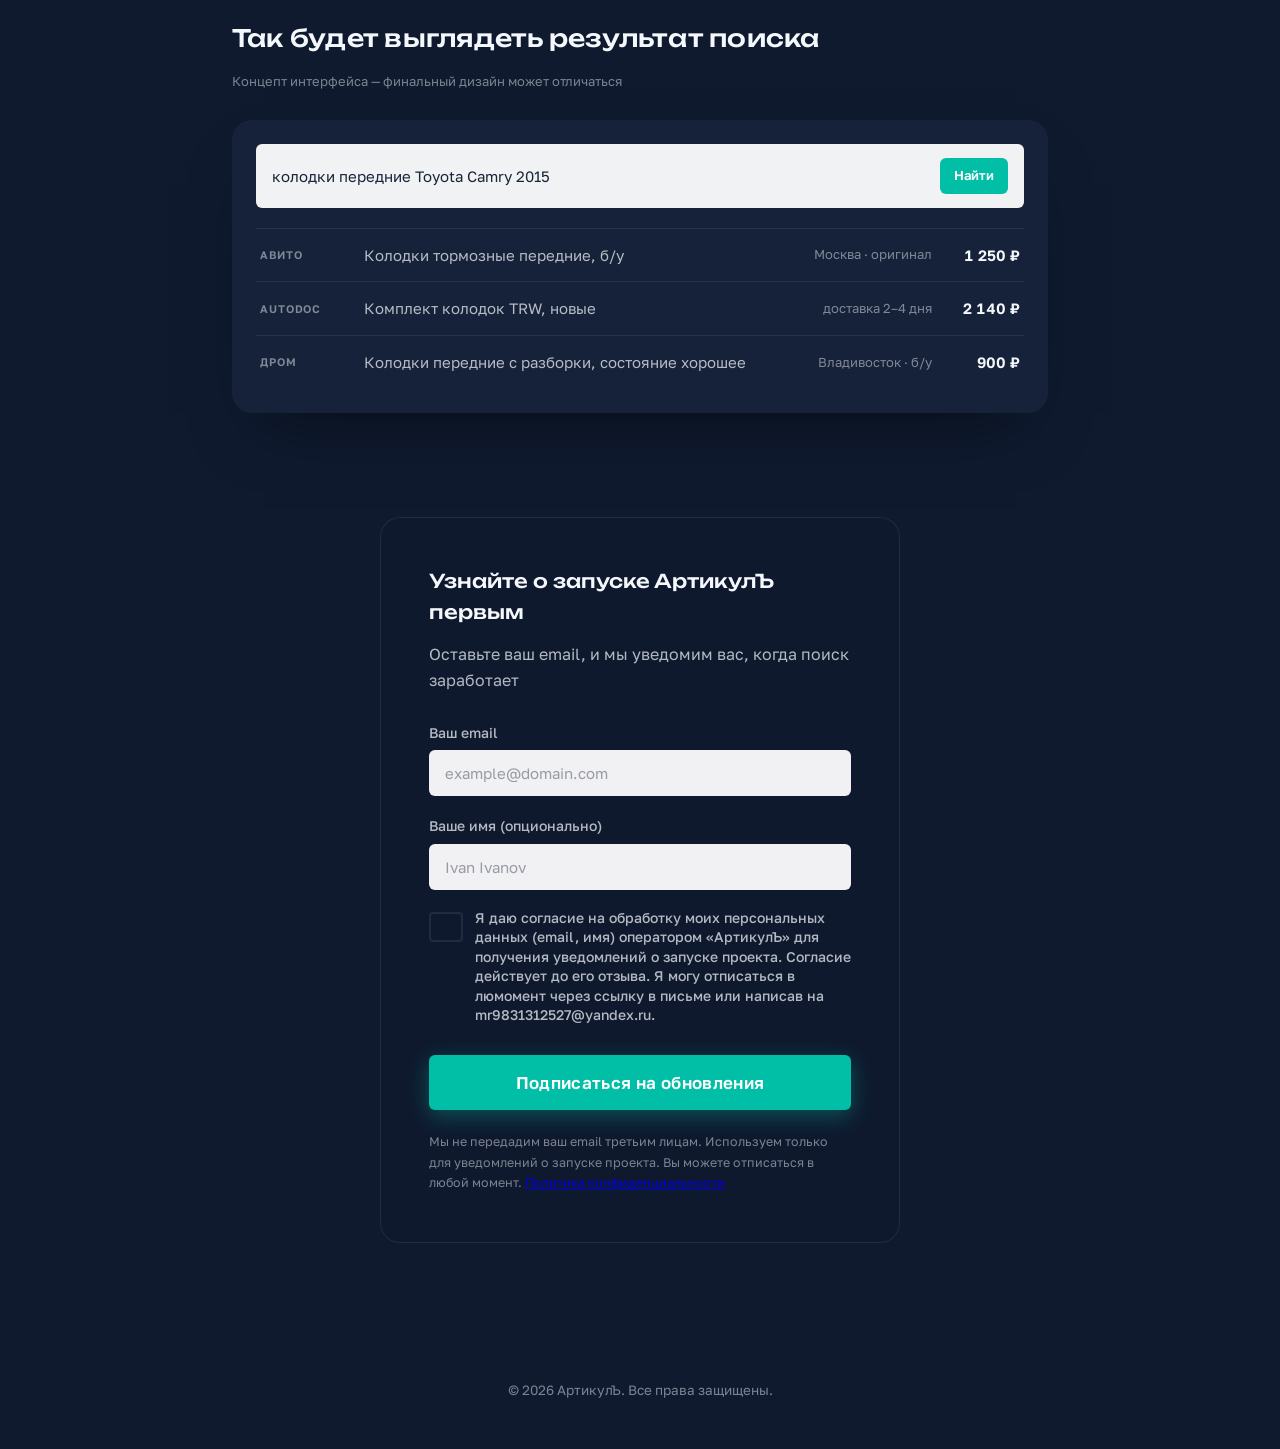
==== commit 265b7a2c: "Update index.html" ====
--- a/index.html
+++ b/index.html
@@ -5,7 +5,7 @@
     <meta name="viewport" content="width=device-width, initial-scale=1.0">
     <title>АртикулЪ — единый поиск запчастей по всем площадкам</title>
     <meta name="theme-color" content="#0F1A2F">
-    <link rel="icon" href="http://articull.netlify.app/favicon.ico" type="image/x-icon">
+    <link rel="icon" href="http://articull.netlify.app/favicon.svg" type="image/x-icon">
     <meta name="yandex-verification" content="55d36b0fdd92e6a2" />
     <link rel="preconnect" href="https://fonts.googleapis.com">
     <link rel="preconnect" href="https://fonts.gstatic.com" crossorigin>
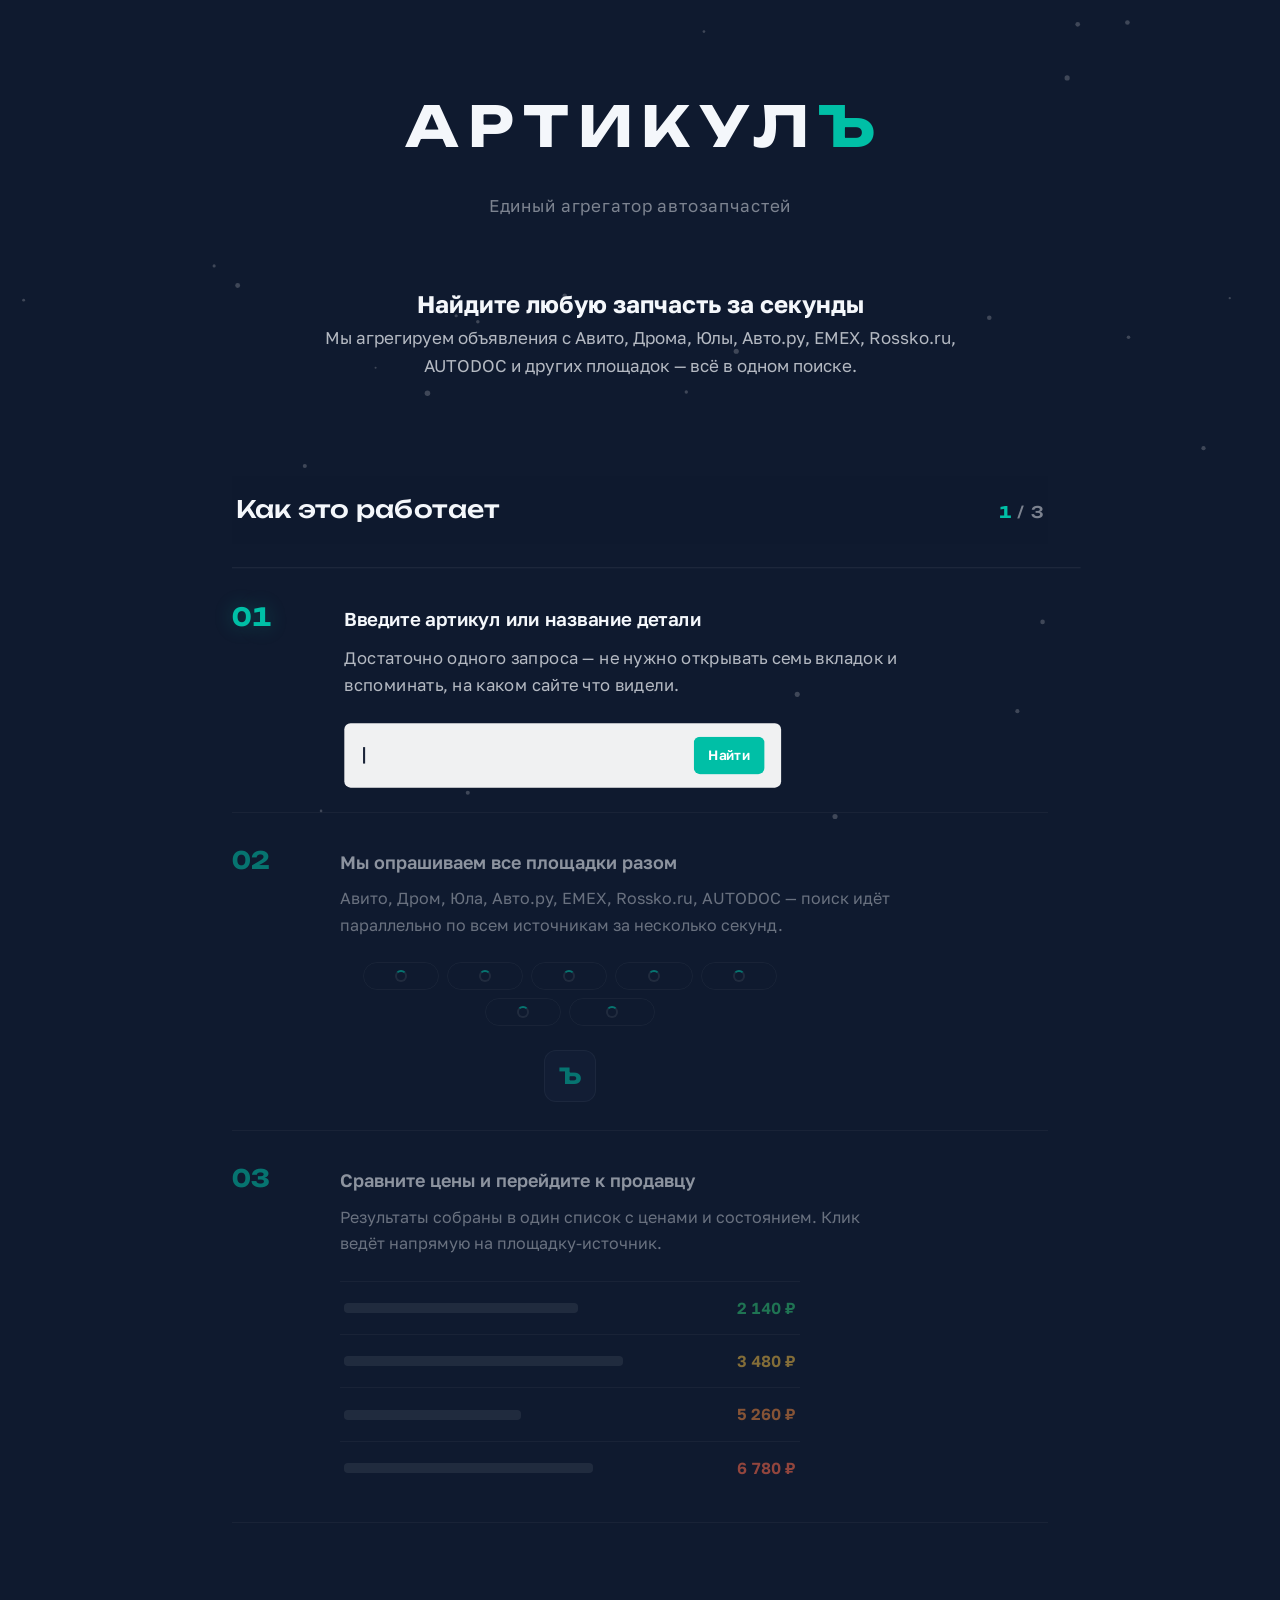
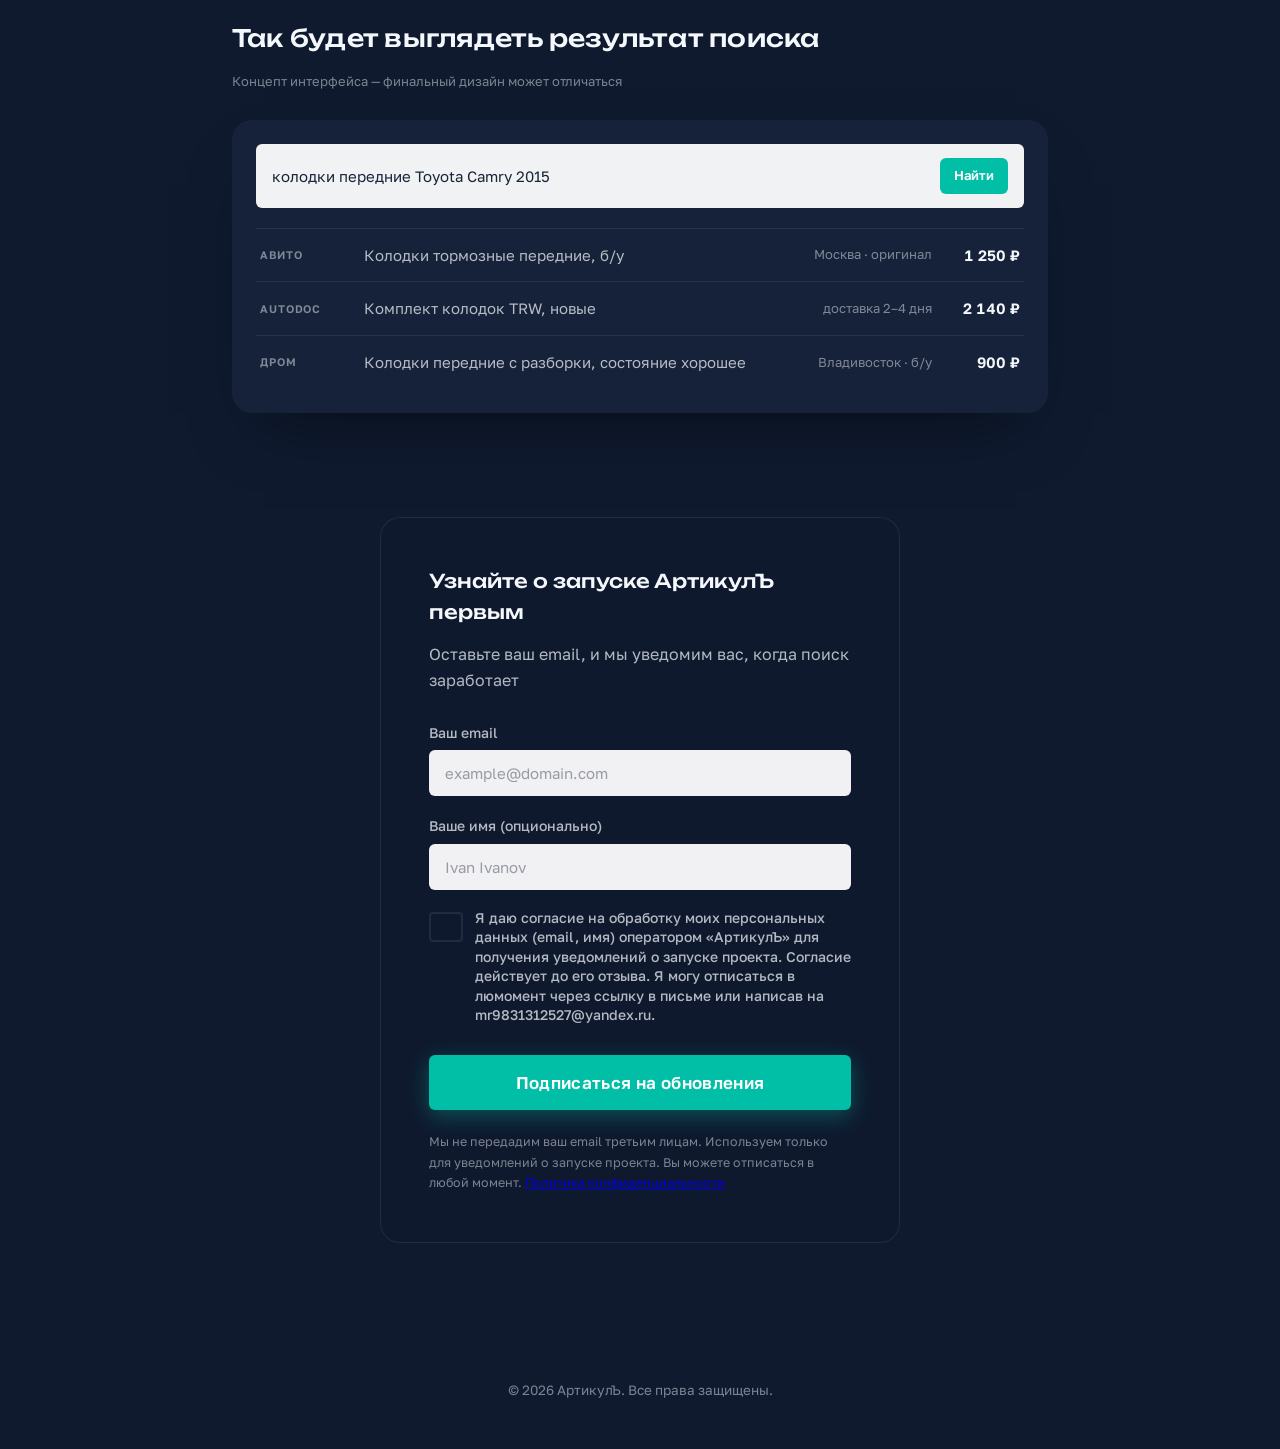
==== commit 402fd59a: "Update index.html" ====
--- a/index.html
+++ b/index.html
@@ -5,7 +5,7 @@
     <meta name="viewport" content="width=device-width, initial-scale=1.0">
     <title>АртикулЪ — единый поиск запчастей по всем площадкам</title>
     <meta name="theme-color" content="#0F1A2F">
-    <link rel="icon" href="http://articull.netlify.app/favicon.svg" type="image/x-icon">
+    <link rel="icon" href="http://articull.netlify.app/favicon.svg" type="image/svg+xml">
     <meta name="yandex-verification" content="55d36b0fdd92e6a2" />
     <link rel="preconnect" href="https://fonts.googleapis.com">
     <link rel="preconnect" href="https://fonts.gstatic.com" crossorigin>
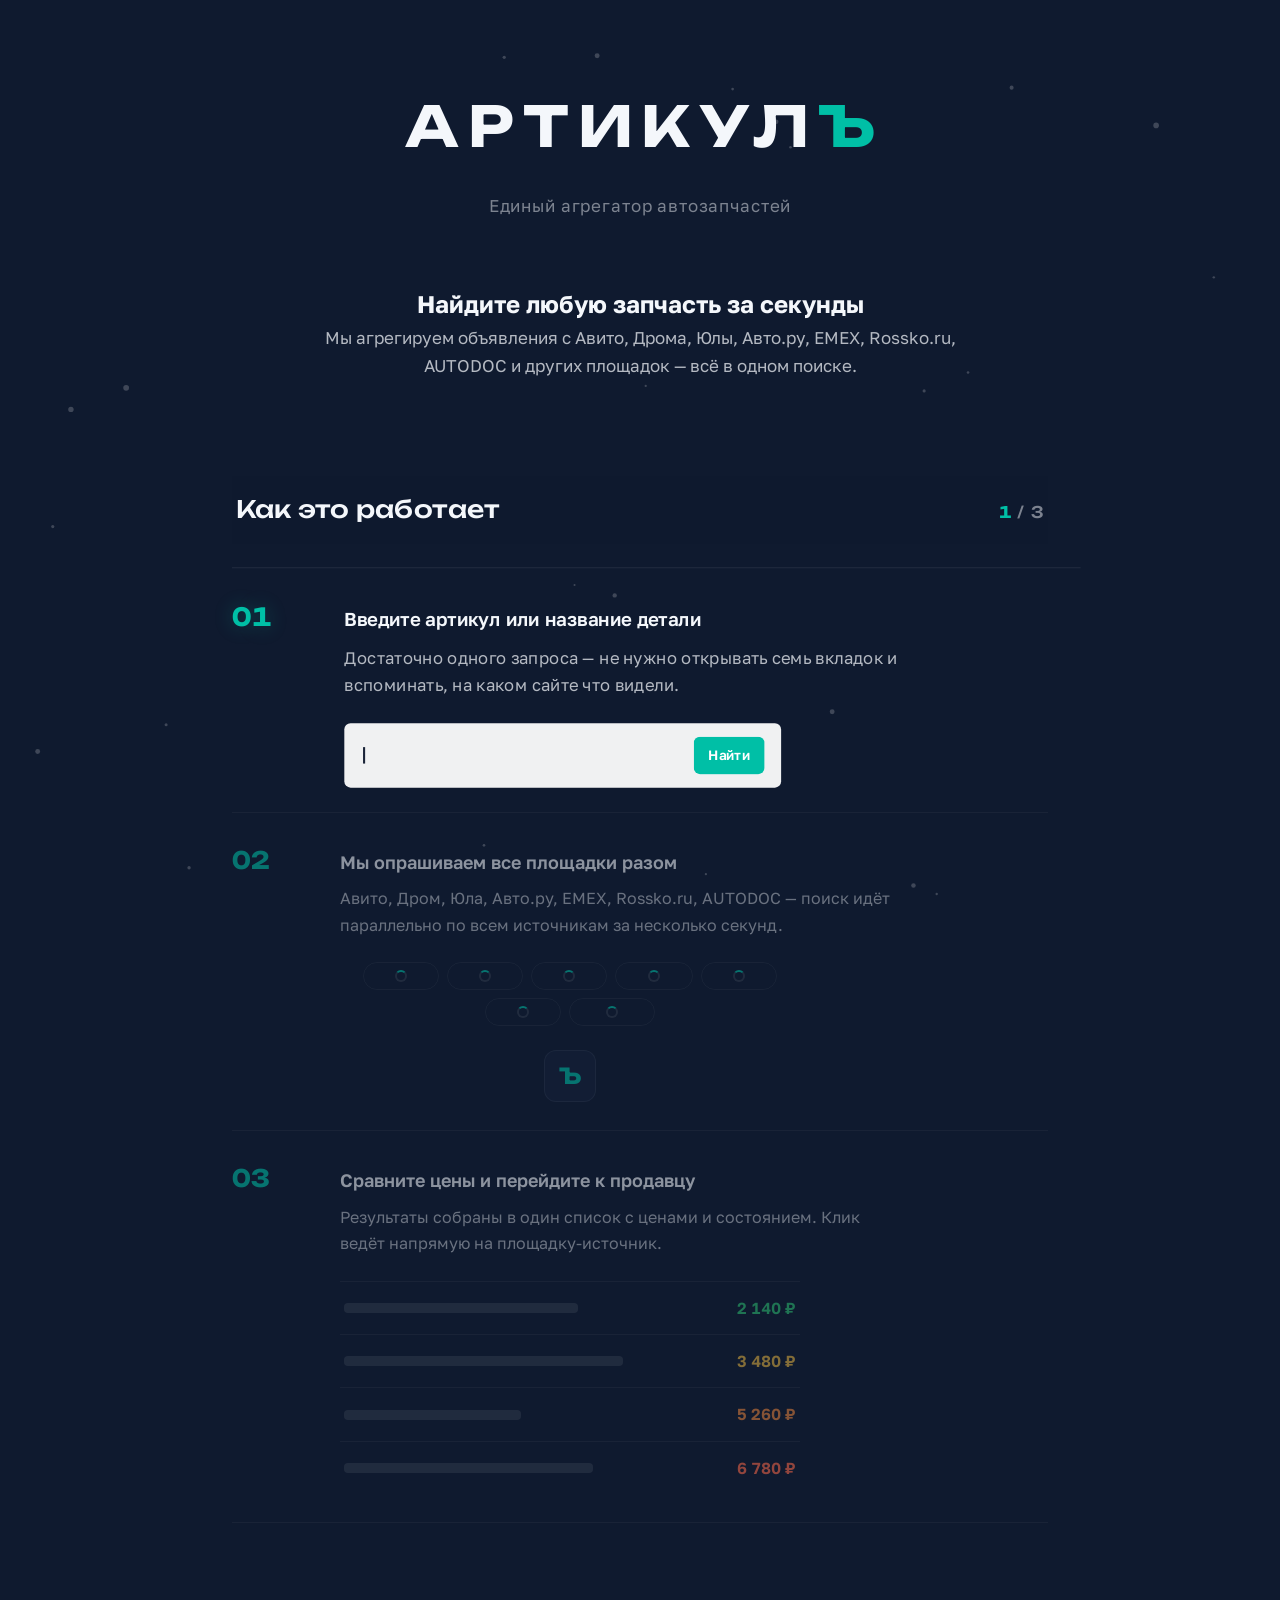
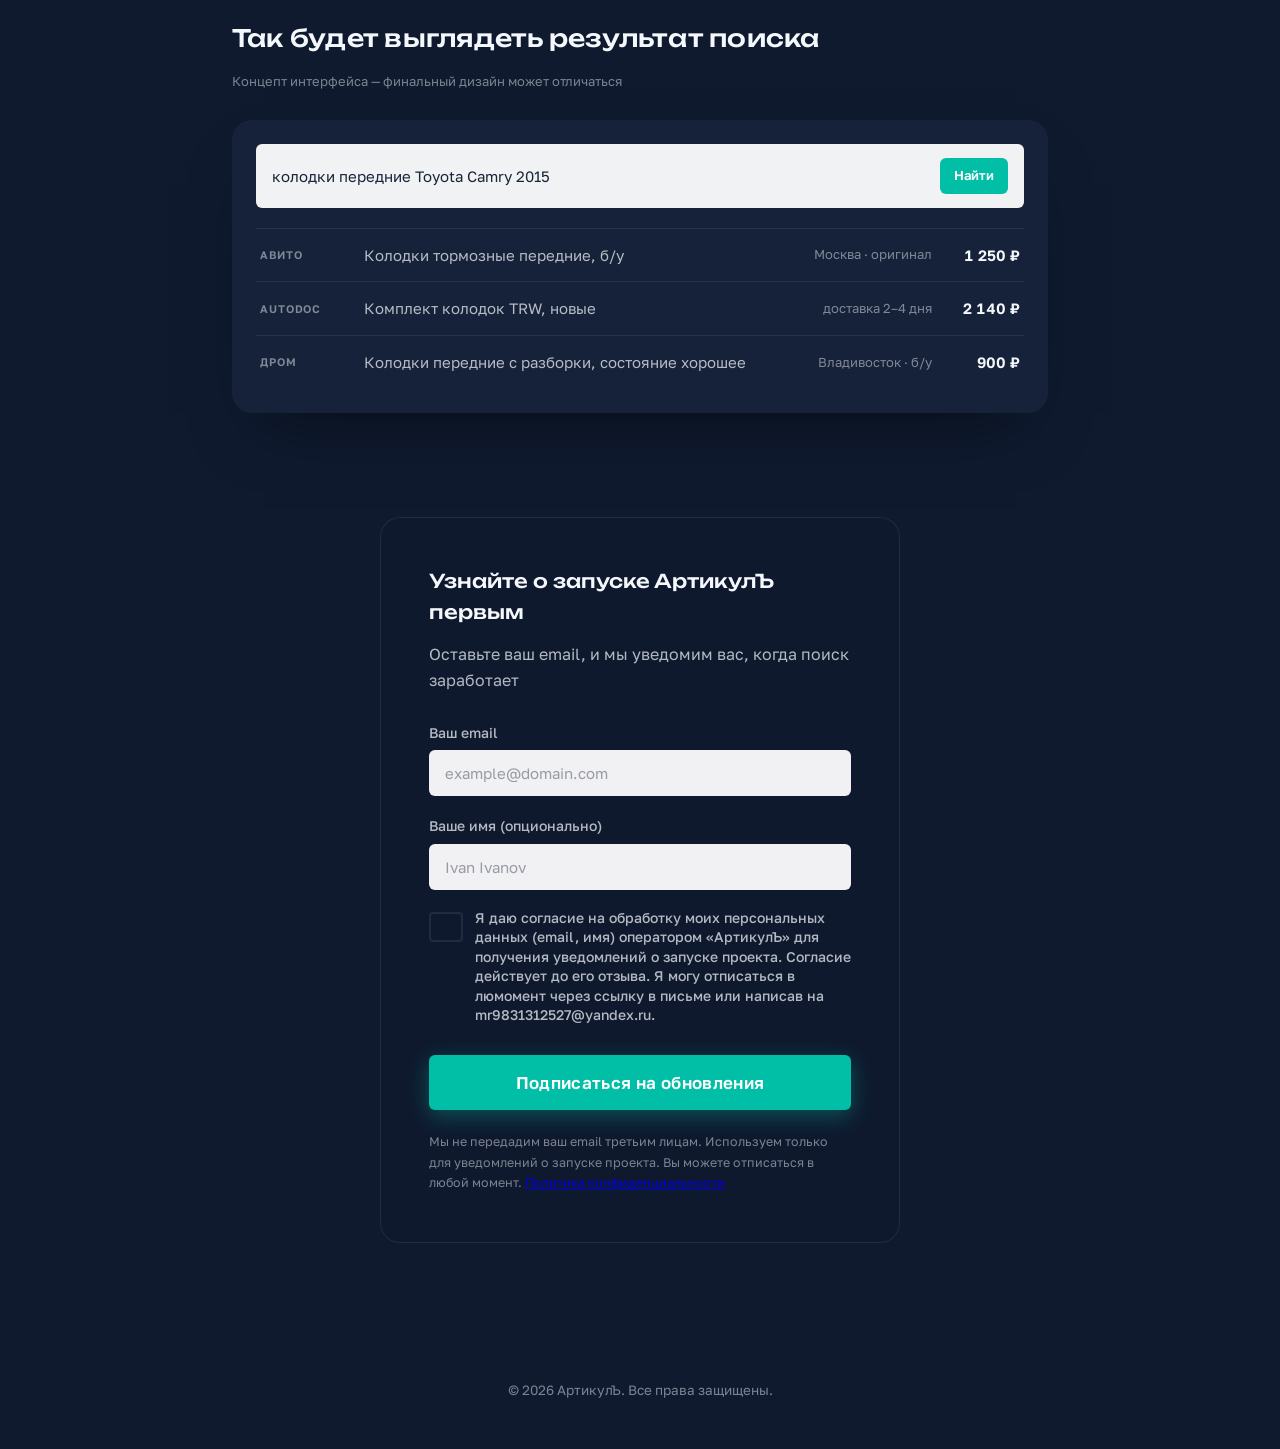
==== commit 56c93b7b: "Update index.html" ====
--- a/index.html
+++ b/index.html
@@ -5,7 +5,7 @@
     <meta name="viewport" content="width=device-width, initial-scale=1.0">
     <title>АртикулЪ — единый поиск запчастей по всем площадкам</title>
     <meta name="theme-color" content="#0F1A2F">
-    <link rel="icon" href="http://articull.netlify.app/favicon.svg" type="image/svg+xml">
+    <link rel="icon" href="https://articull.netlify.app/favicon.svg" type="image/svg+xml">
     <meta name="yandex-verification" content="55d36b0fdd92e6a2" />
     <link rel="preconnect" href="https://fonts.googleapis.com">
     <link rel="preconnect" href="https://fonts.gstatic.com" crossorigin>
